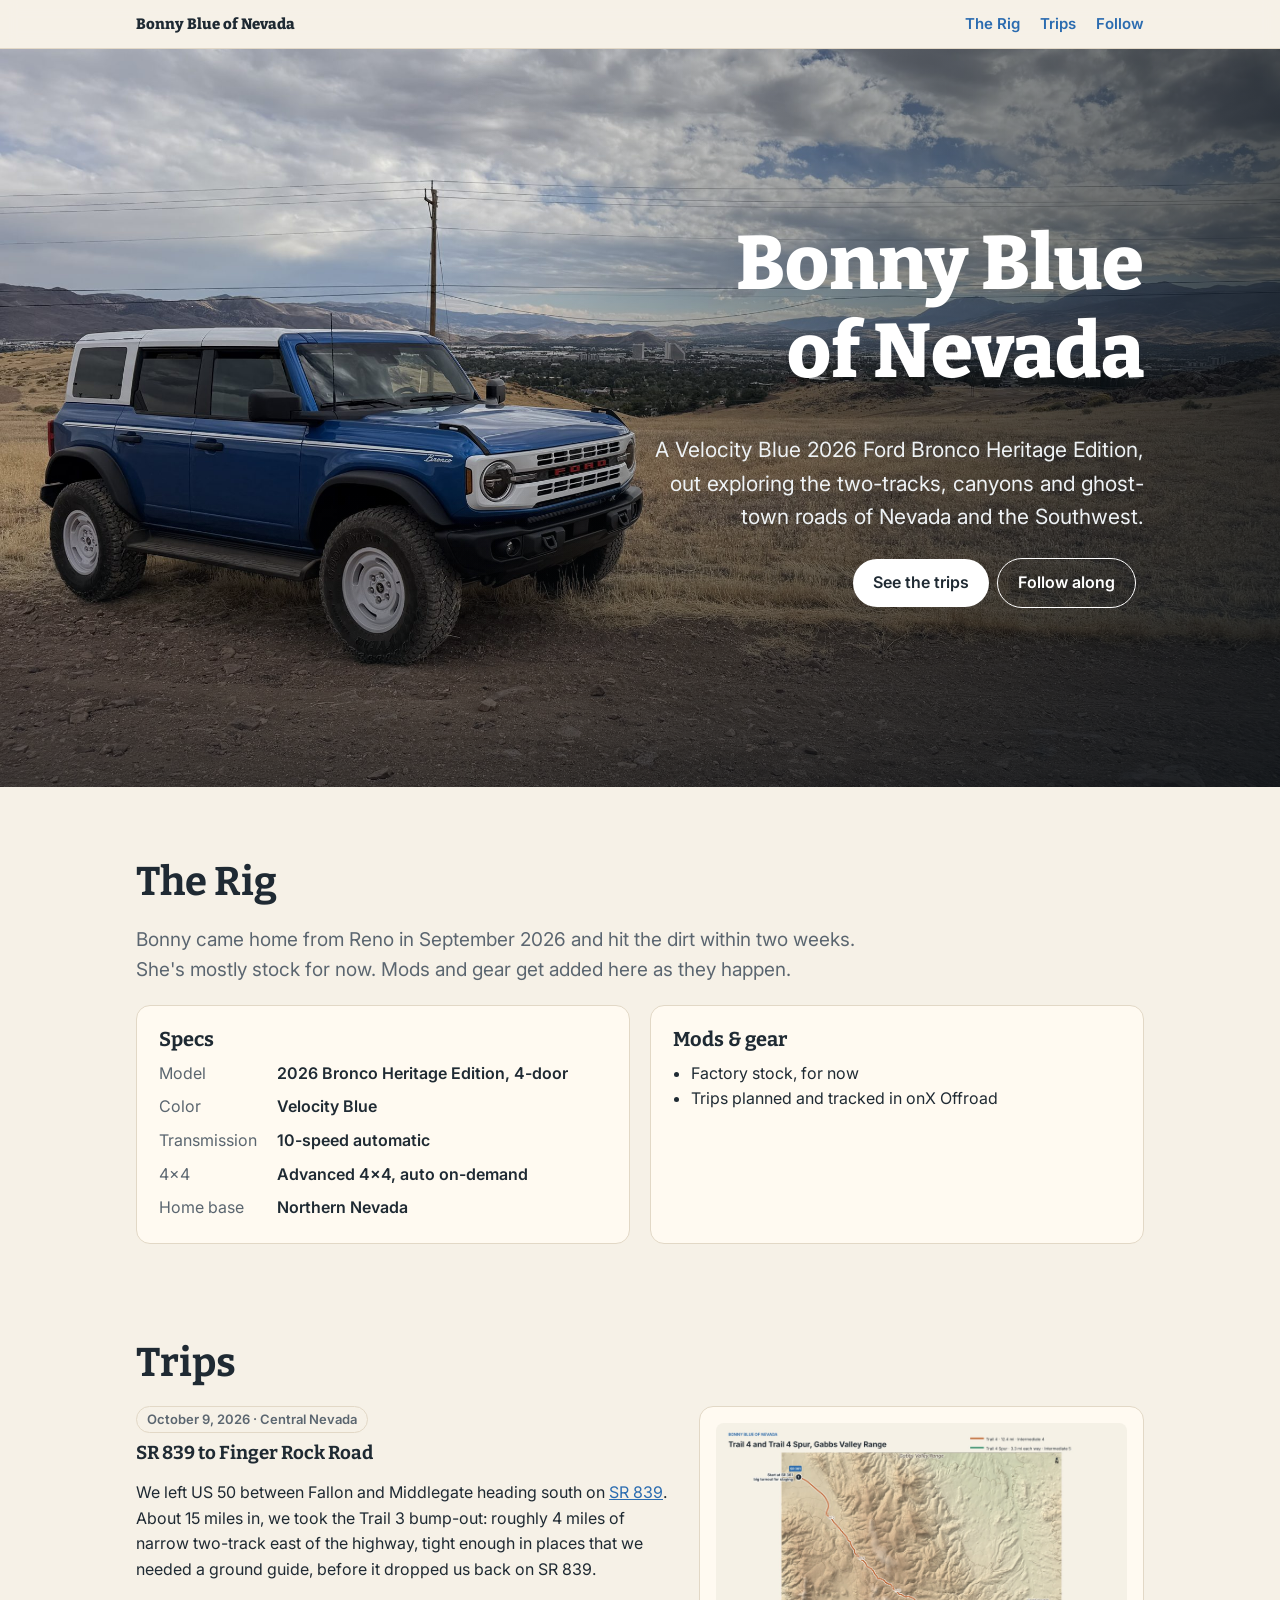
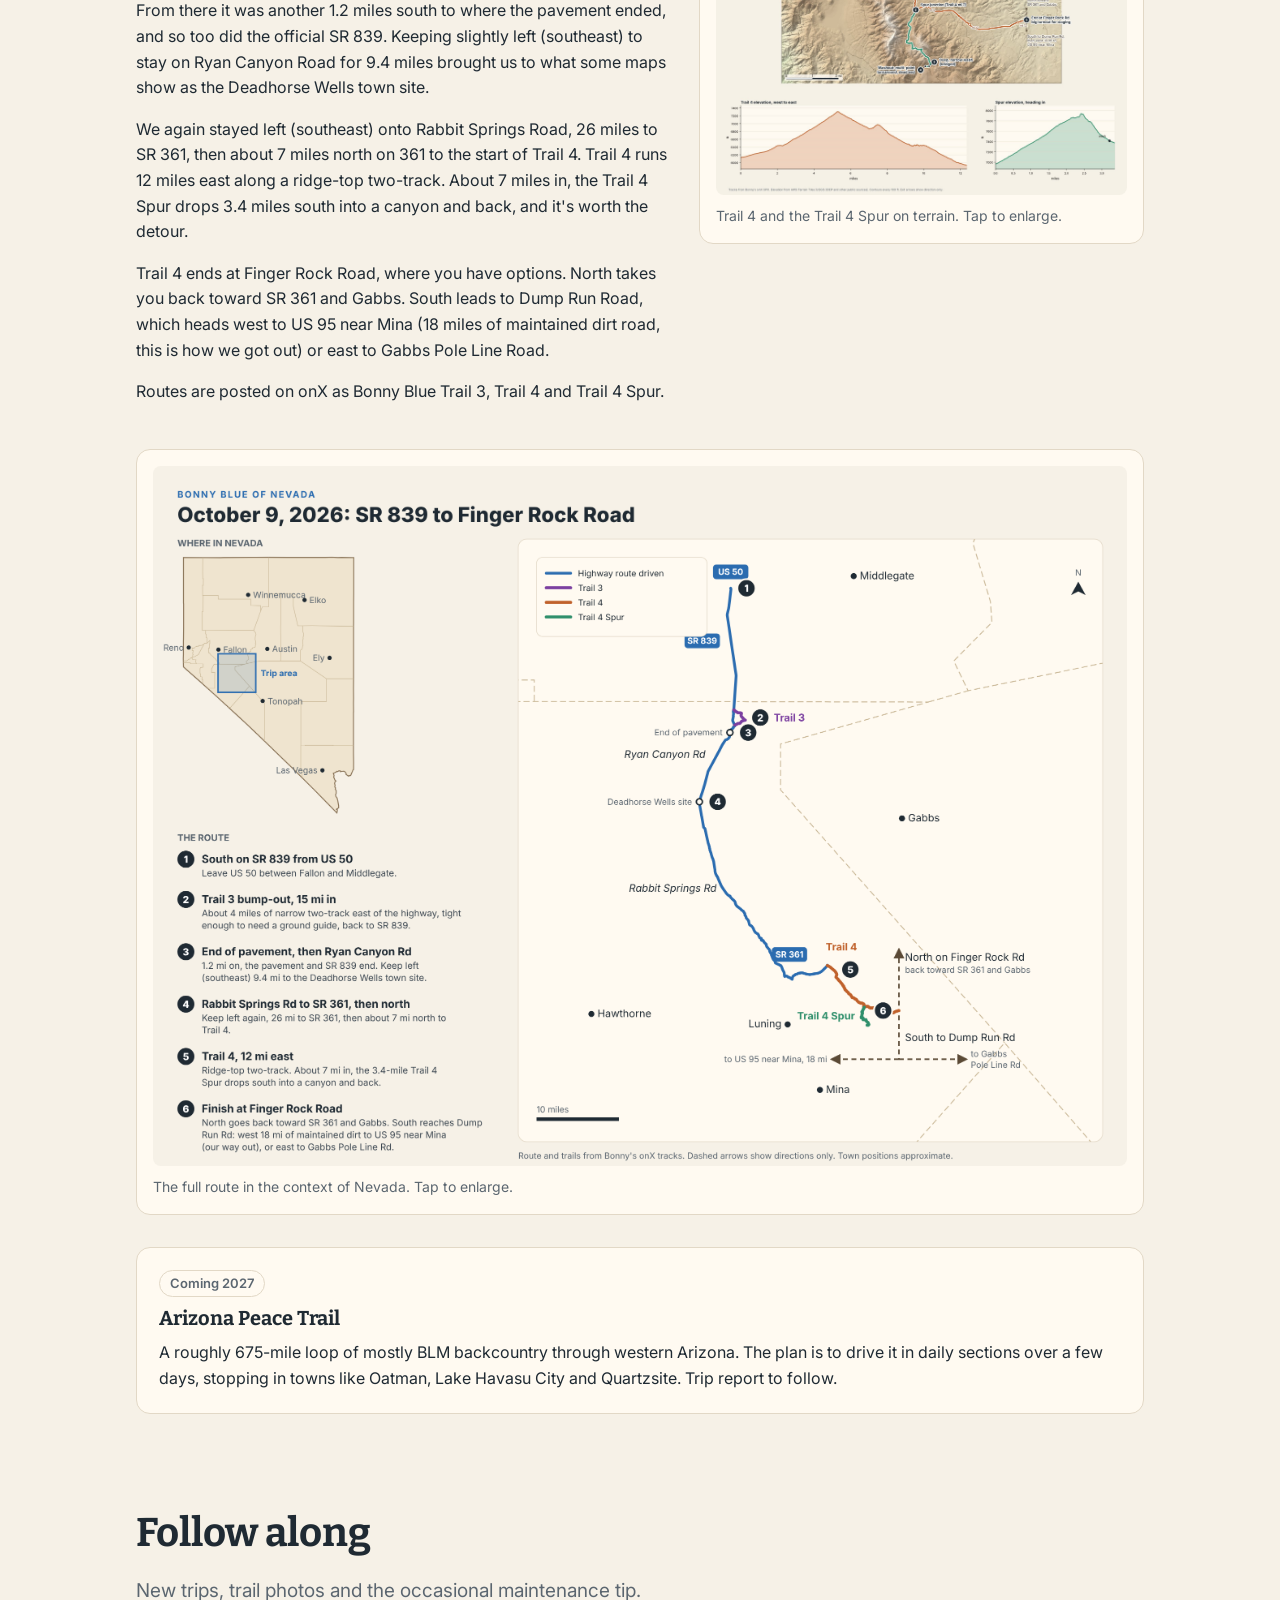
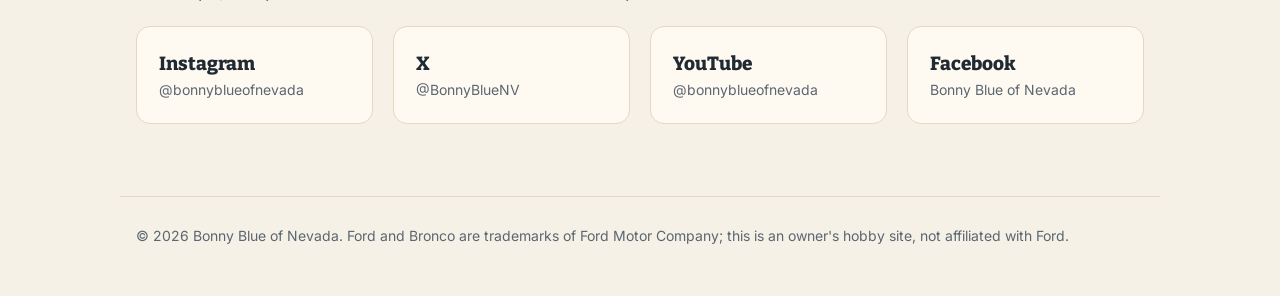
==== index.html @ 20663f01 "Replace Trail 4 line sketch with terrain detail map Co-Authored-By: Claude Opus 5.5 (1M context) <no" ====
<!doctype html>
<html lang="en">
<head>
<meta charset="utf-8">
<meta name="viewport" content="width=device-width, initial-scale=1">
<title>Bonny Blue of Nevada</title>
<meta name="description" content="Bonny Blue of Nevada: a Velocity Blue 2026 Ford Bronco Heritage Edition exploring Nevada and the Southwest backcountry.">
<meta property="og:title" content="Bonny Blue of Nevada">
<meta property="og:description" content="A Velocity Blue 2026 Bronco Heritage Edition exploring Nevada and the Southwest.">
<meta property="og:image" content="https://bonnyblueofnevada.com/img/bonny-sun-valley.jpg">
<meta property="og:url" content="https://bonnyblueofnevada.com/">
<meta name="twitter:card" content="summary_large_image">
<link rel="preconnect" href="https://fonts.googleapis.com">
<link rel="preconnect" href="https://fonts.gstatic.com" crossorigin>
<link href="https://fonts.googleapis.com/css2?family=Bitter:wght@600;800&family=Inter:wght@400;600&display=swap" rel="stylesheet">
<style>
:root{
  --bg:#f6f1e7; --surface:#fffaf1; --ink:#1f2a33; --muted:#5b6670; --line:#e2d8c6;
  --blue:#2b6cb0; --blue-ink:#ffffff; --sand:#c8a46a;
  --t3:#2b6cb0; --t4:#c0612b; --t5:#2f8f6b;
}
@media (prefers-color-scheme: dark){
  :root:not([data-theme="light"]){
    --bg:#141a20; --surface:#1c242c; --ink:#ece6da; --muted:#a3acb5; --line:#2c3640;
    --blue:#5b9be0; --blue-ink:#0d141a; --sand:#d8b77f;
    --t3:#6aa8ec; --t4:#f08a50; --t5:#55c49a;
  }
}
:root[data-theme="dark"]{
    --bg:#141a20; --surface:#1c242c; --ink:#ece6da; --muted:#a3acb5; --line:#2c3640;
    --blue:#5b9be0; --blue-ink:#0d141a; --sand:#d8b77f;
    --t3:#6aa8ec; --t4:#f08a50; --t5:#55c49a;
}
*{box-sizing:border-box}
html{scroll-behavior:smooth}
body{margin:0;background:var(--bg);color:var(--ink);font:16px/1.6 Inter,system-ui,sans-serif}
a{color:var(--blue)}
h1,h2,h3{font-family:Bitter,Georgia,serif;line-height:1.15;margin:0 0 .5em}
nav{position:sticky;top:0;z-index:5;background:color-mix(in srgb,var(--bg) 88%,transparent);backdrop-filter:blur(8px);border-bottom:1px solid var(--line)}
nav .in{max-width:1040px;margin:auto;padding:12px 16px;display:flex;gap:20px;align-items:center;flex-wrap:wrap}
nav .brand{font-family:Bitter,serif;font-weight:800;color:var(--ink);text-decoration:none;margin-right:auto}
nav a{text-decoration:none;font-weight:600;font-size:15px}
.hero{position:relative;min-height:82vh;display:flex;align-items:flex-end;background:#2a3640 url(img/bonny-sun-valley.jpg) 30% 60%/cover}
.hero::after{content:"";position:absolute;inset:0;background:linear-gradient(to top,rgba(10,16,22,.80),rgba(10,16,22,.05) 55%)}
.hero .in{position:relative;z-index:1;max-width:1040px;width:100%;margin:auto;padding:48px 16px;color:#fff}
@media (min-width:820px){
  .hero::after{background:linear-gradient(to left,rgba(10,16,22,.72),rgba(10,16,22,.25) 45%,rgba(10,16,22,0) 65%),linear-gradient(to top,rgba(10,16,22,.55),rgba(10,16,22,0) 40%)}
  .hero .in{text-align:right;padding-left:calc(16px + min(48%, 500px))}
  .hero p{margin-left:auto}
}
@media (max-width:819px){
  .hero{display:block;min-height:0;background:#141a20}
  .hero::before{content:"";display:block;aspect-ratio:4/3;background:url(img/bonny-sun-valley.jpg) 25% center/cover}
  .hero::after{display:none}
  .hero .in{padding:24px 16px 32px}
}
.hero h1{font-size:clamp(40px,8vw,76px);font-weight:800}
.hero p{font-size:clamp(17px,2.4vw,21px);max-width:36em;margin:0 0 24px;color:#eef2f5}
.btn{display:inline-block;background:var(--blue);color:var(--blue-ink);padding:11px 20px;border-radius:999px;text-decoration:none;font-weight:600;margin:0 8px 8px 0}
.hero .btn{background:#fff;color:#1f2a33}
.hero .btn.ghost{background:transparent;color:#fff;border:1.5px solid #fff}
section{max-width:1040px;margin:auto;padding:72px 16px 24px}
section > p.lead{font-size:19px;color:var(--muted);max-width:40em}
h2{font-size:clamp(28px,4vw,40px)}
.grid{display:grid;gap:20px;grid-template-columns:repeat(auto-fit,minmax(240px,1fr))}
.card{background:var(--surface);border:1px solid var(--line);border-radius:14px;padding:22px}
.card h3{font-size:20px}
dl.spec{display:grid;grid-template-columns:max-content 1fr;gap:8px 20px;margin:0}
dl.spec dt{color:var(--muted)}
dl.spec dd{margin:0;font-weight:600}
.trip{display:grid;gap:28px;grid-template-columns:1fr;align-items:start}
@media (min-width:820px){.trip{grid-template-columns:1.2fr 1fr}}
.map{background:var(--surface);border:1px solid var(--line);border-radius:14px;padding:16px}
.map svg{width:100%;height:auto;max-height:520px;display:block}
.map polyline{fill:none;stroke-width:3.5;stroke-linecap:round;stroke-linejoin:round}
.map .t3{stroke:var(--t3)} .map .t4{stroke:var(--t4)} .map .t5{stroke:var(--t5)}
.legend{display:flex;gap:16px;flex-wrap:wrap;font-size:14px;color:var(--muted);margin-top:10px}
.legend i{display:inline-block;width:18px;height:4px;border-radius:2px;margin-right:6px;vertical-align:middle}
.tag{display:inline-block;font-size:13px;font-weight:600;color:var(--muted);border:1px solid var(--line);border-radius:999px;padding:2px 10px;margin-bottom:10px}
ul.clean{padding-left:1.1em;margin:0}
.follow .grid{grid-template-columns:repeat(auto-fit,minmax(200px,1fr))}
.follow a.card{display:block;text-decoration:none;color:var(--ink)}
.follow a.card:hover{border-color:var(--blue)}
.follow .h{font-family:Bitter,serif;font-weight:800;font-size:19px}
.follow .s{color:var(--muted);font-size:14px}
footer{max-width:1040px;margin:48px auto 0;padding:28px 16px 48px;border-top:1px solid var(--line);color:var(--muted);font-size:14px}
</style>
</head>
<body>
<nav><div class="in">
  <a class="brand" href="#top">Bonny Blue of Nevada</a>
  <a href="#rig">The Rig</a><a href="#trips">Trips</a><a href="#follow">Follow</a>
</div></nav>

<header class="hero" id="top"><div class="in">
  <h1>Bonny Blue<br>of Nevada</h1>
  <p>A Velocity Blue 2026 Ford Bronco Heritage Edition, out exploring the two-tracks, canyons and ghost-town roads of Nevada and the Southwest.</p>
  <a class="btn" href="#trips">See the trips</a><a class="btn ghost" href="#follow">Follow along</a>
</div></header>

<section id="rig">
  <h2>The Rig</h2>
  <p class="lead">Bonny came home from Reno in September 2026 and hit the dirt within two weeks. She's mostly stock for now. Mods and gear get added here as they happen.</p>
  <div class="grid">
    <div class="card">
      <h3>Specs</h3>
      <dl class="spec">
        <dt>Model</dt><dd>2026 Bronco Heritage Edition, 4-door</dd>
        <dt>Color</dt><dd>Velocity Blue</dd>
        <dt>Transmission</dt><dd>10-speed automatic</dd>
        <dt>4x4</dt><dd>Advanced 4x4, auto on-demand</dd>
        <dt>Home base</dt><dd>Northern Nevada</dd>
      </dl>
    </div>
    <div class="card">
      <h3>Mods &amp; gear</h3>
      <ul class="clean"><li>Factory stock, for now</li><li>Trips planned and tracked in onX Offroad</li></ul>
    </div>
  </div>
</section>

<section id="trips">
  <h2>Trips</h2>
  <div class="trip">
    <div>
      <span class="tag">October 9, 2026 · Central Nevada</span>
      <h3>SR 839 to Finger Rock Road</h3>
      <p>We left US 50 between Fallon and Middlegate heading south on <a href="https://en.wikipedia.org/wiki/Nevada_State_Route_839">SR 839</a>. About 15 miles in, we took the Trail 3 bump-out: roughly 4 miles of narrow two-track east of the highway, tight enough in places that we needed a ground guide, before it dropped us back on SR 839.</p>
      <p>From there it was another 1.2 miles south to where the pavement ended, and so too did the official SR 839. Keeping slightly left (southeast) to stay on Ryan Canyon Road for 9.4 miles brought us to what some maps show as the Deadhorse Wells town site.</p>
      <p>We again stayed left (southeast) onto Rabbit Springs Road, 26 miles to SR 361, then about 7 miles north on 361 to the start of Trail 4. Trail 4 runs 12 miles east along a ridge-top two-track. About 7 miles in, the Trail 4 Spur drops 3.4 miles south into a canyon and back, and it's worth the detour.</p>
      <p>Trail 4 ends at Finger Rock Road, where you have options. North takes you back toward SR 361 and Gabbs. South leads to Dump Run Road, which heads west to US 95 near Mina (18 miles of maintained dirt road, this is how we got out) or east to Gabbs Pole Line Road.</p>
      <p>Routes are posted on onX as Bonny Blue Trail 3, Trail 4 and Trail 4 Spur.</p>
    </div>
    <figure class="map" style="margin:0">
      <a href="img/trail4-detail-map.jpg"><img src="img/trail4-detail-map.jpg" alt="Terrain map of Trail 4 and the Trail 4 Spur in the Gabbs Valley Range, with mile marks, the washout turnaround and elevation profiles" style="width:100%;height:auto;display:block;border-radius:8px"></a>
      <figcaption class="legend">Trail 4 and the Trail 4 Spur on terrain. Tap to enlarge.</figcaption>
    </figure>
  </div>
  <figure class="map" style="margin:28px 0 0">
    <a href="img/route-map-2026-10-09.png"><img src="img/route-map-2026-10-09.png" alt="Map of the October 9, 2026 route: SR 839 south from US 50, Trail 3, Ryan Canyon and Rabbit Springs roads to SR 361, then Trail 4 and the Trail 4 Spur to Finger Rock Road" style="width:100%;height:auto;display:block;border-radius:8px"></a>
    <figcaption class="legend">The full route in the context of Nevada. Tap to enlarge.</figcaption>
  </figure>

  <div class="card" style="margin-top:32px">
    <span class="tag">Coming 2027</span>
    <h3>Arizona Peace Trail</h3>
    <p style="margin:0">A roughly 675-mile loop of mostly BLM backcountry through western Arizona. The plan is to drive it in daily sections over a few days, stopping in towns like Oatman, Lake Havasu City and Quartzsite. Trip report to follow.</p>
  </div>
</section>

<section id="follow" class="follow">
  <h2>Follow along</h2>
  <p class="lead">New trips, trail photos and the occasional maintenance tip.</p>
  <div class="grid">
    <a class="card" href="https://www.instagram.com/bonnyblueofnevada/"><div class="h">Instagram</div><div class="s">@bonnyblueofnevada</div></a>
    <a class="card" href="https://x.com/BonnyBlueNV"><div class="h">X</div><div class="s">@BonnyBlueNV</div></a>
    <a class="card" href="https://www.youtube.com/@bonnyblueofnevada"><div class="h">YouTube</div><div class="s">@bonnyblueofnevada</div></a>
    <a class="card" href="https://www.facebook.com/profile.php?id=61595295006389"><div class="h">Facebook</div><div class="s">Bonny Blue of Nevada</div></a>
  </div>
</section>

<footer>© 2026 Bonny Blue of Nevada. Ford and Bronco are trademarks of Ford Motor Company; this is an owner's hobby site, not affiliated with Ford.</footer>
</body>
</html>
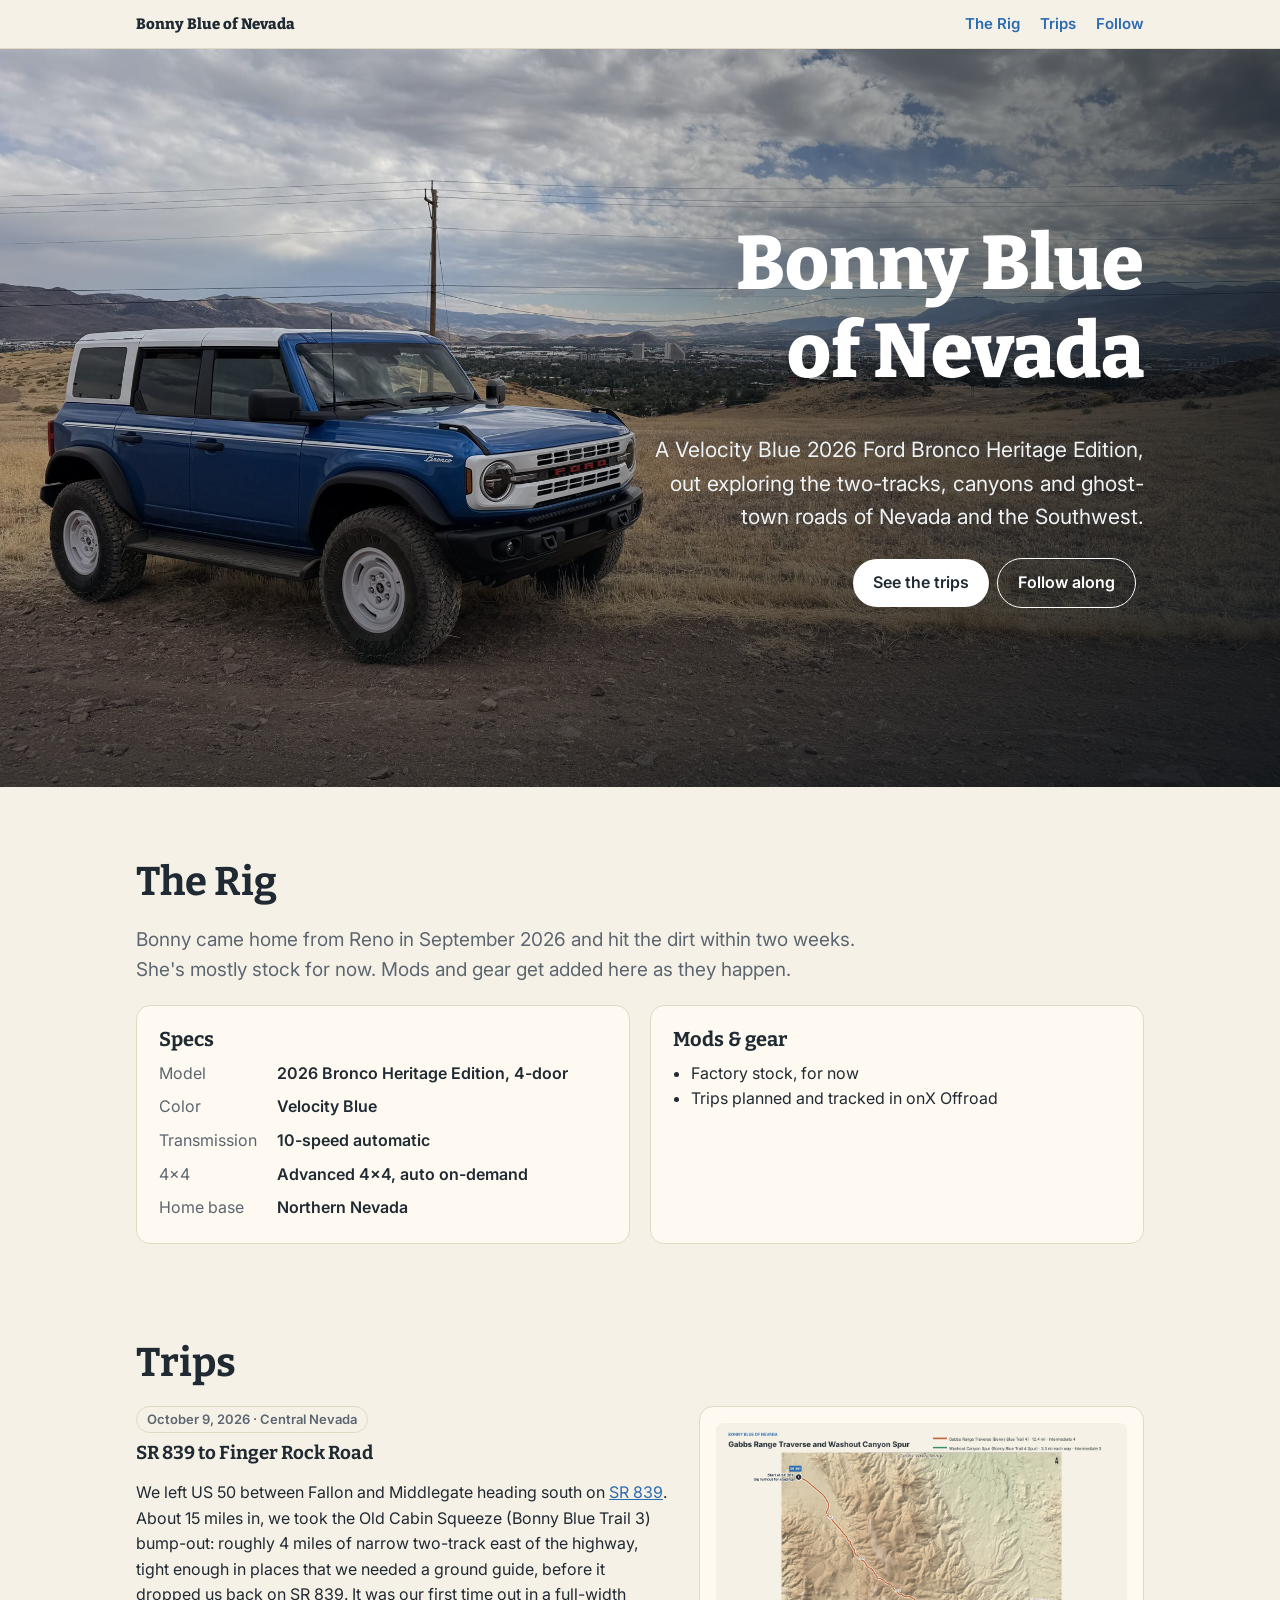
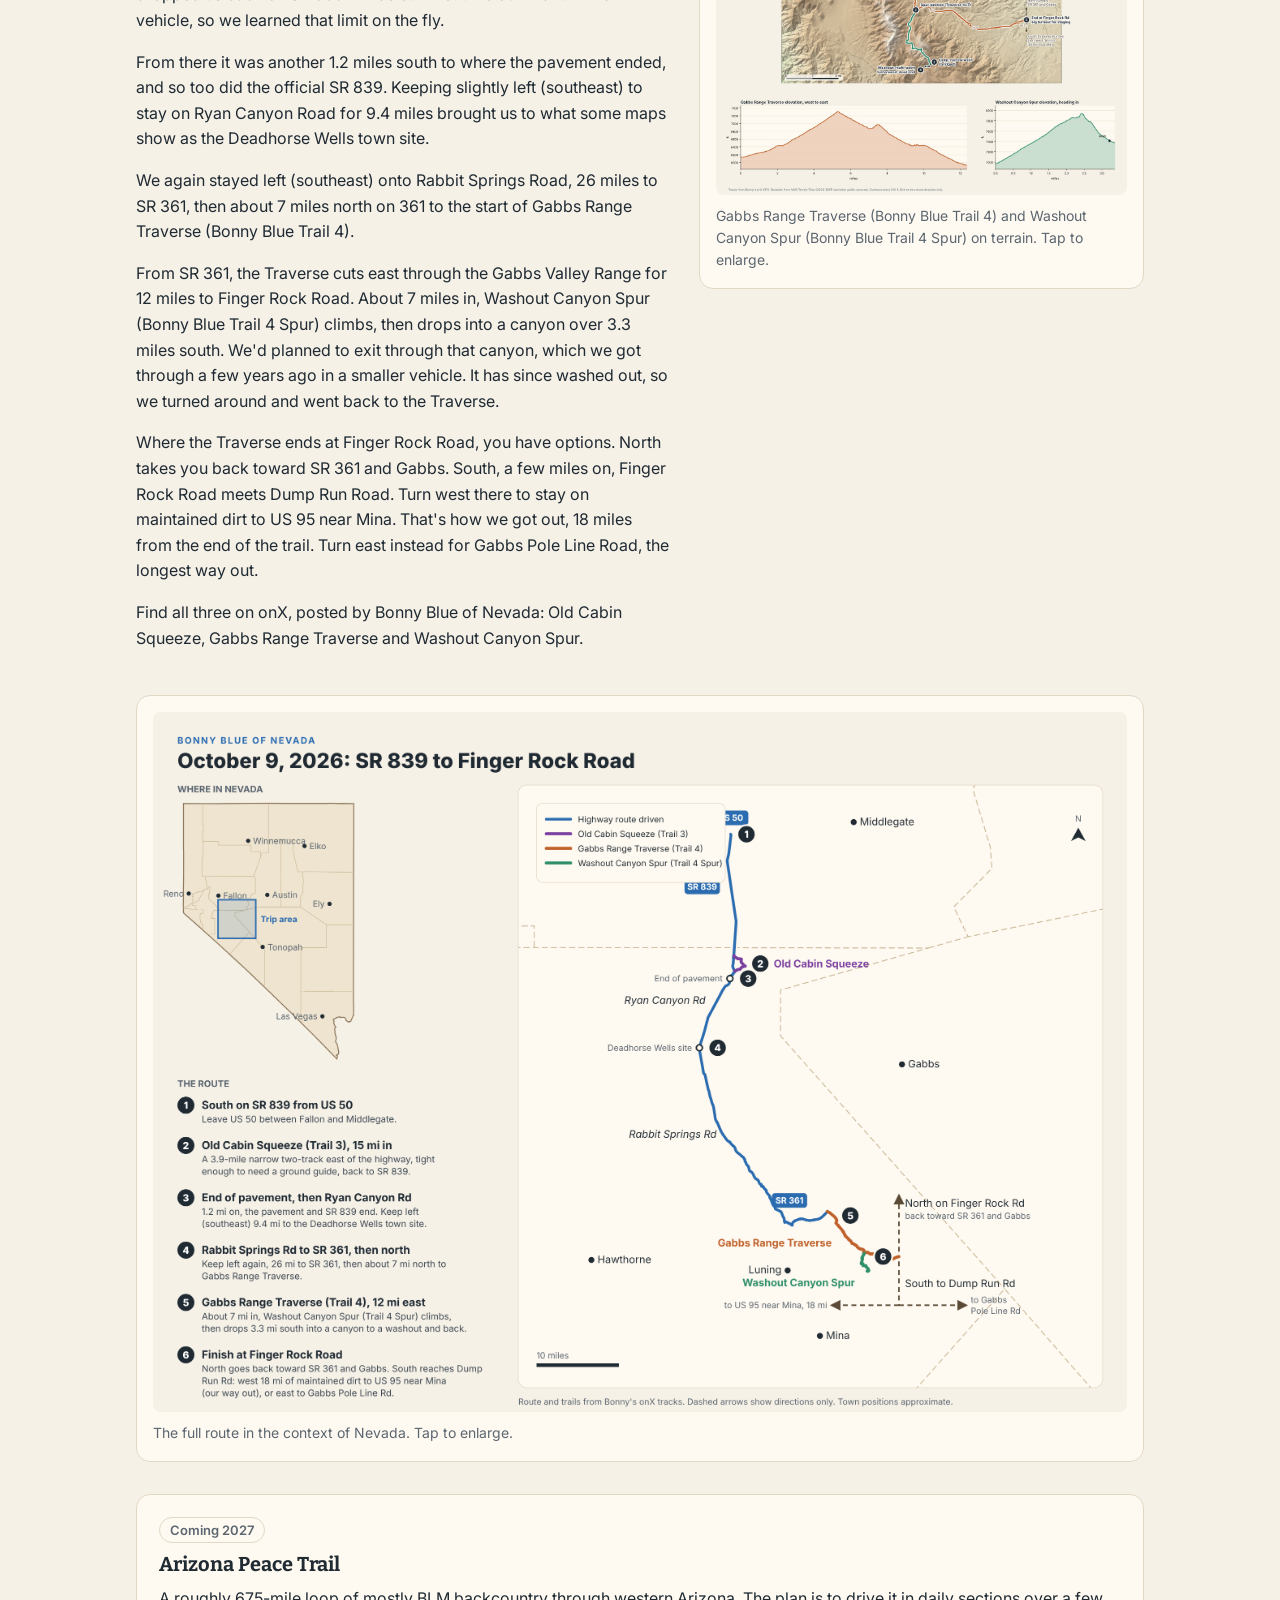
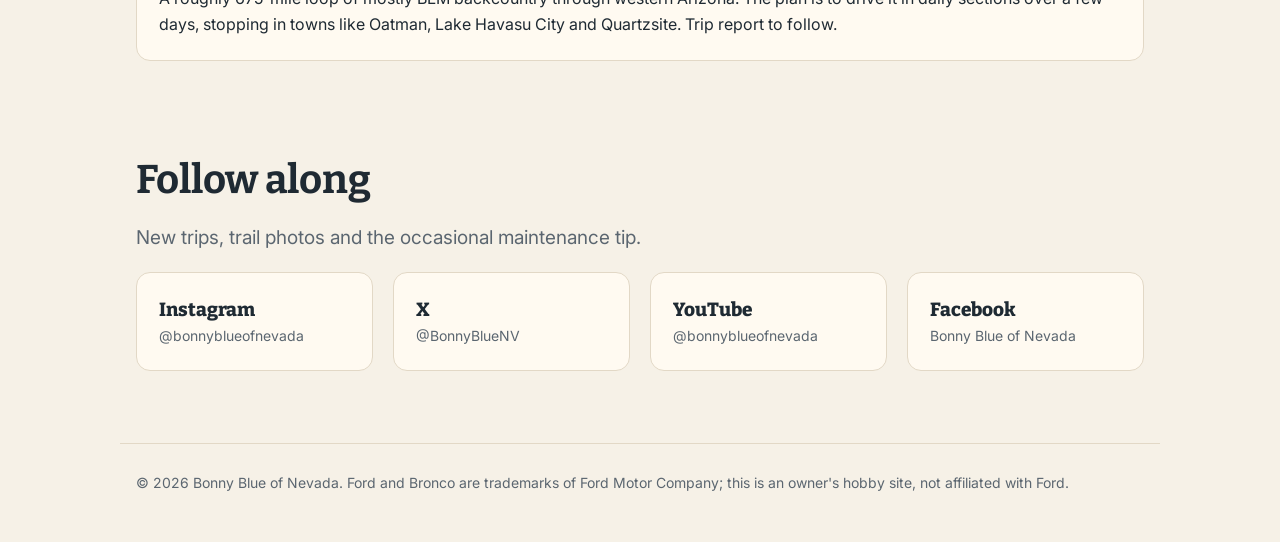
==== commit a8d16ba4: "Use descriptive trail names: Old Cabin Squeeze, Gabbs Range Traverse, Washout Canyon Spur Sync the O" ====
--- a/index.html
+++ b/index.html
@@ -125,19 +125,20 @@
     <div>
       <span class="tag">October 9, 2026 · Central Nevada</span>
       <h3>SR 839 to Finger Rock Road</h3>
-      <p>We left US 50 between Fallon and Middlegate heading south on <a href="https://en.wikipedia.org/wiki/Nevada_State_Route_839">SR 839</a>. About 15 miles in, we took the Trail 3 bump-out: roughly 4 miles of narrow two-track east of the highway, tight enough in places that we needed a ground guide, before it dropped us back on SR 839.</p>
+      <p>We left US 50 between Fallon and Middlegate heading south on <a href="https://en.wikipedia.org/wiki/Nevada_State_Route_839">SR 839</a>. About 15 miles in, we took the Old Cabin Squeeze (Bonny Blue Trail 3) bump-out: roughly 4 miles of narrow two-track east of the highway, tight enough in places that we needed a ground guide, before it dropped us back on SR 839. It was our first time out in a full-width vehicle, so we learned that limit on the fly.</p>
       <p>From there it was another 1.2 miles south to where the pavement ended, and so too did the official SR 839. Keeping slightly left (southeast) to stay on Ryan Canyon Road for 9.4 miles brought us to what some maps show as the Deadhorse Wells town site.</p>
-      <p>We again stayed left (southeast) onto Rabbit Springs Road, 26 miles to SR 361, then about 7 miles north on 361 to the start of Trail 4. Trail 4 runs 12 miles east along a ridge-top two-track. About 7 miles in, the Trail 4 Spur drops 3.4 miles south into a canyon and back, and it's worth the detour.</p>
-      <p>Trail 4 ends at Finger Rock Road, where you have options. North takes you back toward SR 361 and Gabbs. South leads to Dump Run Road, which heads west to US 95 near Mina (18 miles of maintained dirt road, this is how we got out) or east to Gabbs Pole Line Road.</p>
-      <p>Routes are posted on onX as Bonny Blue Trail 3, Trail 4 and Trail 4 Spur.</p>
+      <p>We again stayed left (southeast) onto Rabbit Springs Road, 26 miles to SR 361, then about 7 miles north on 361 to the start of Gabbs Range Traverse (Bonny Blue Trail 4).</p>
+      <p>From SR 361, the Traverse cuts east through the Gabbs Valley Range for 12 miles to Finger Rock Road. About 7 miles in, Washout Canyon Spur (Bonny Blue Trail 4 Spur) climbs, then drops into a canyon over 3.3 miles south. We'd planned to exit through that canyon, which we got through a few years ago in a smaller vehicle. It has since washed out, so we turned around and went back to the Traverse.</p>
+      <p>Where the Traverse ends at Finger Rock Road, you have options. North takes you back toward SR 361 and Gabbs. South, a few miles on, Finger Rock Road meets Dump Run Road. Turn west there to stay on maintained dirt to US 95 near Mina. That's how we got out, 18 miles from the end of the trail. Turn east instead for Gabbs Pole Line Road, the longest way out.</p>
+      <p>Find all three on onX, posted by Bonny Blue of Nevada: Old Cabin Squeeze, Gabbs Range Traverse and Washout Canyon Spur.</p>
     </div>
     <figure class="map" style="margin:0">
-      <a href="img/trail4-detail-map.jpg"><img src="img/trail4-detail-map.jpg" alt="Terrain map of Trail 4 and the Trail 4 Spur in the Gabbs Valley Range, with mile marks, the washout turnaround and elevation profiles" style="width:100%;height:auto;display:block;border-radius:8px"></a>
-      <figcaption class="legend">Trail 4 and the Trail 4 Spur on terrain. Tap to enlarge.</figcaption>
+      <a href="img/trail4-detail-map.jpg"><img src="img/trail4-detail-map.jpg" alt="Terrain map of Gabbs Range Traverse and Washout Canyon Spur in the Gabbs Valley Range, with mile marks, the washout turnaround and elevation profiles" style="width:100%;height:auto;display:block;border-radius:8px"></a>
+      <figcaption class="legend">Gabbs Range Traverse (Bonny Blue Trail 4) and Washout Canyon Spur (Bonny Blue Trail 4 Spur) on terrain. Tap to enlarge.</figcaption>
     </figure>
   </div>
   <figure class="map" style="margin:28px 0 0">
-    <a href="img/route-map-2026-10-09.png"><img src="img/route-map-2026-10-09.png" alt="Map of the October 9, 2026 route: SR 839 south from US 50, Trail 3, Ryan Canyon and Rabbit Springs roads to SR 361, then Trail 4 and the Trail 4 Spur to Finger Rock Road" style="width:100%;height:auto;display:block;border-radius:8px"></a>
+    <a href="img/route-map-2026-10-09.png"><img src="img/route-map-2026-10-09.png" alt="Map of the October 9, 2026 route: SR 839 south from US 50, Old Cabin Squeeze, Ryan Canyon and Rabbit Springs roads to SR 361, then Gabbs Range Traverse and Washout Canyon Spur to Finger Rock Road" style="width:100%;height:auto;display:block;border-radius:8px"></a>
     <figcaption class="legend">The full route in the context of Nevada. Tap to enlarge.</figcaption>
   </figure>
 
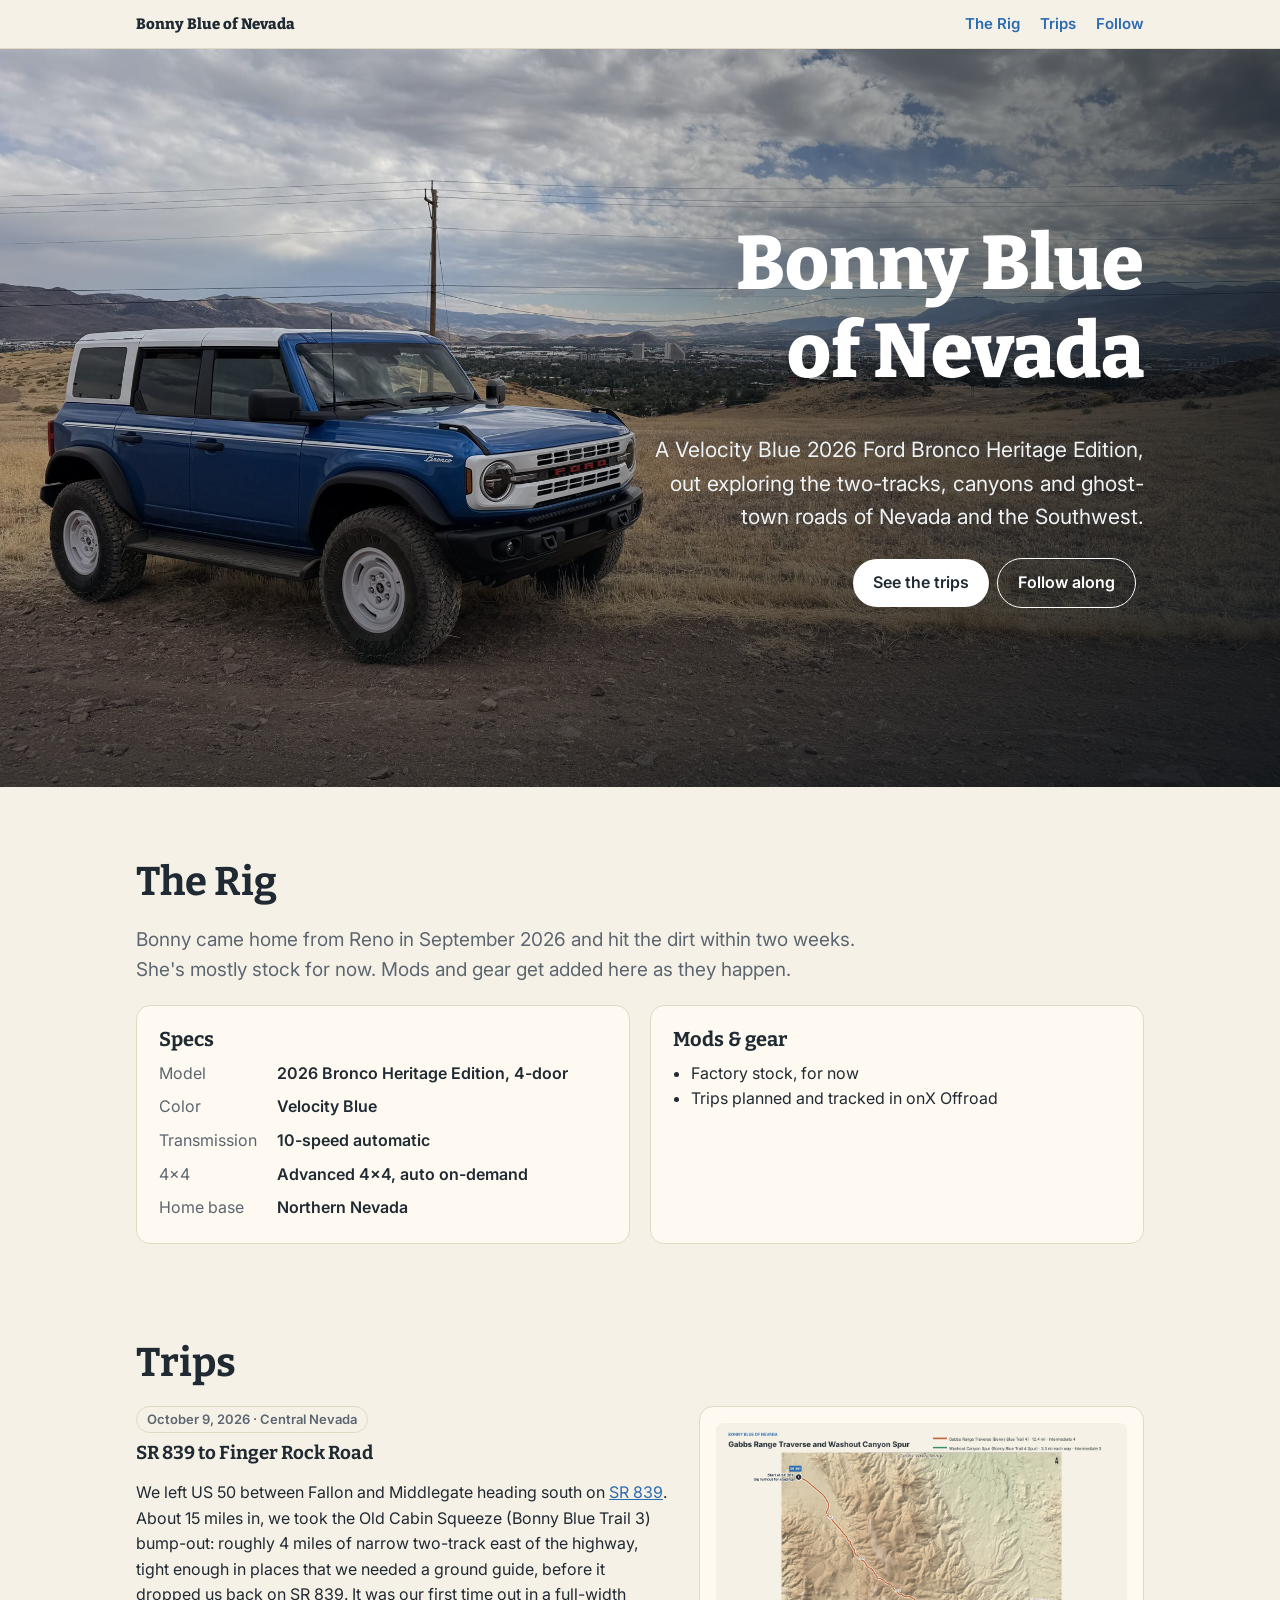
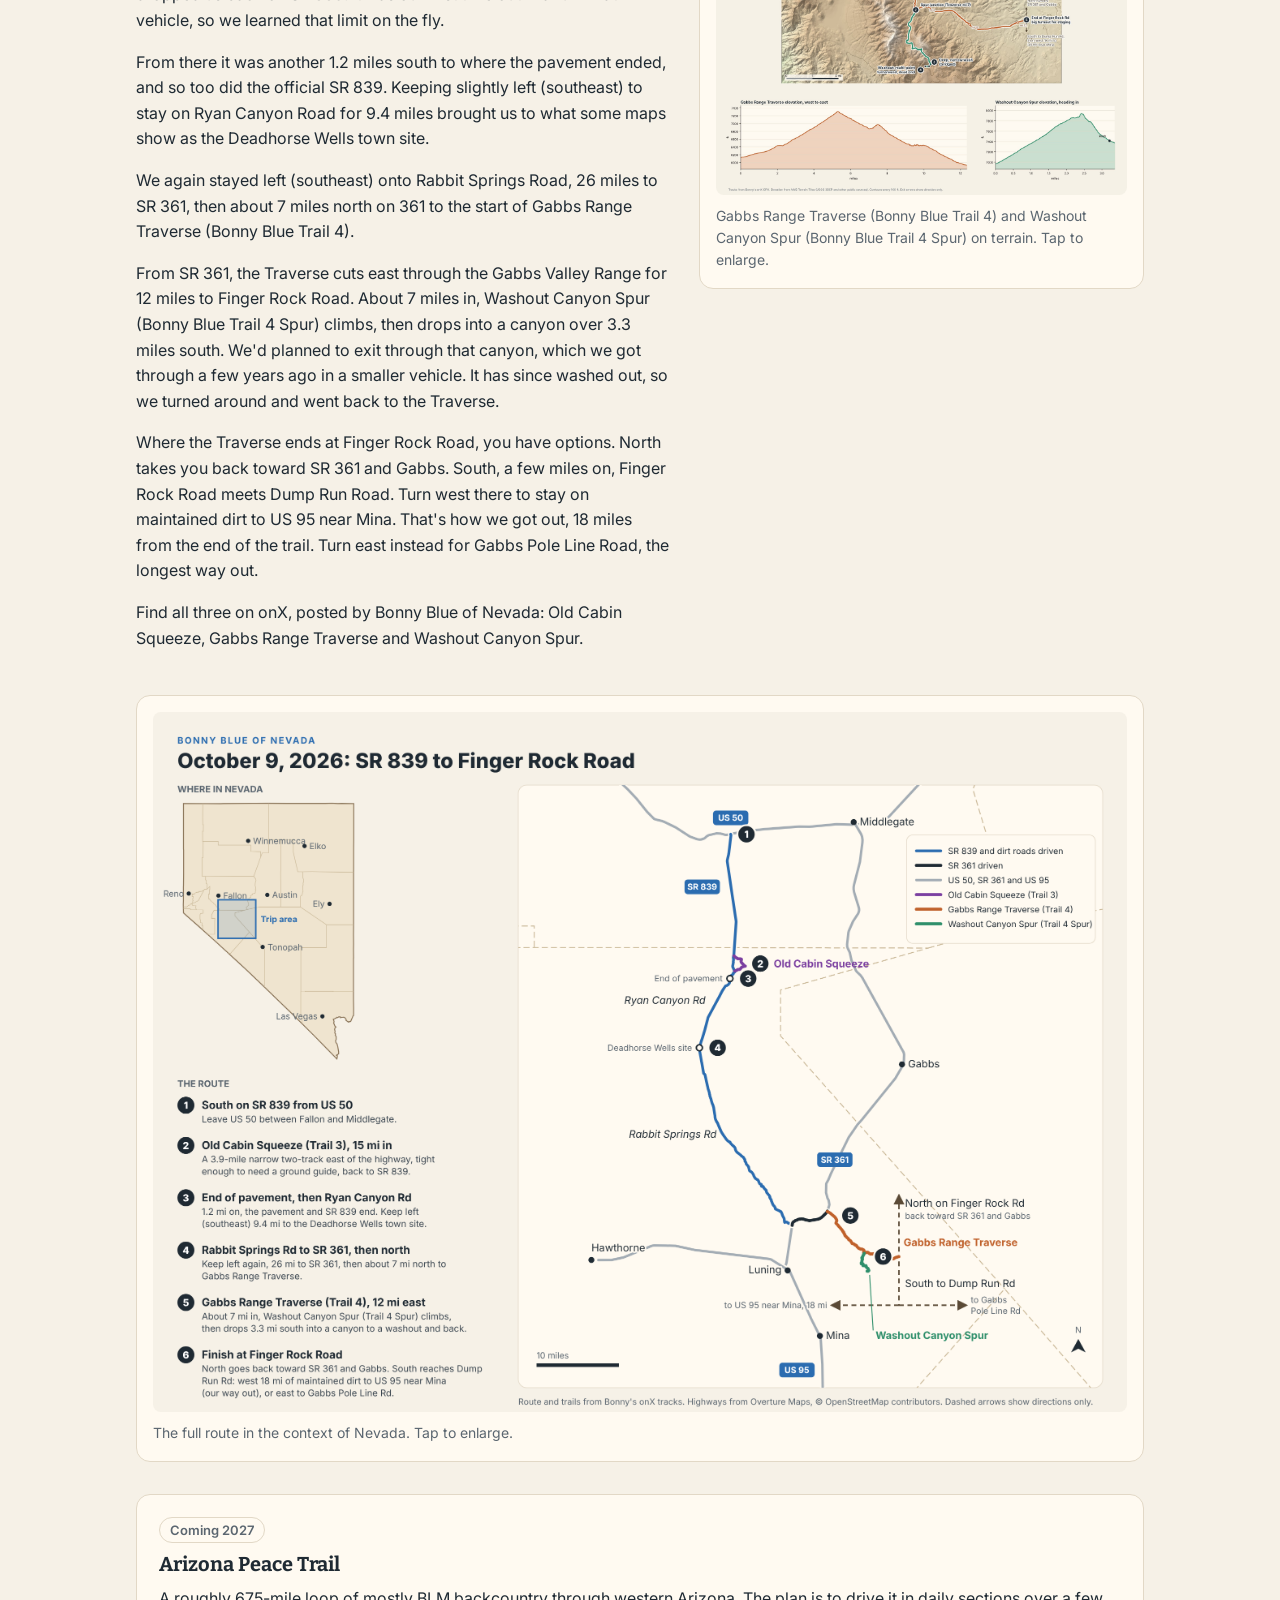
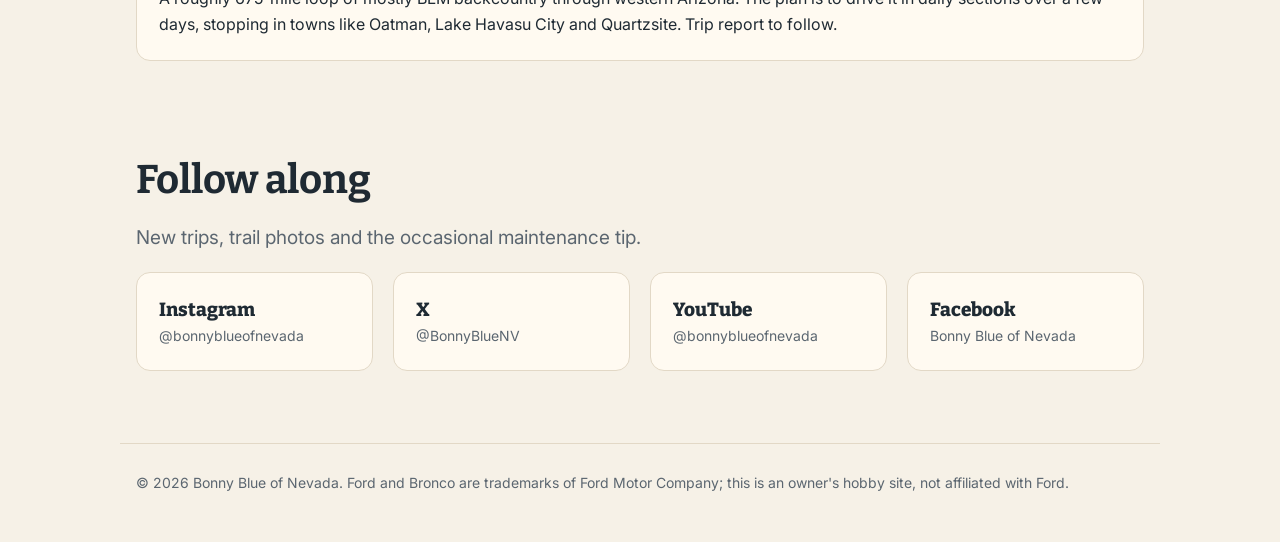
==== commit f94f0f36: "Route map: show US 50, SR 361 and US 95; color the driven SR 361 stretch Highway lines come from Ove" ====
--- a/index.html
+++ b/index.html
@@ -138,7 +138,7 @@
     </figure>
   </div>
   <figure class="map" style="margin:28px 0 0">
-    <a href="img/route-map-2026-10-09.png"><img src="img/route-map-2026-10-09.png" alt="Map of the October 9, 2026 route: SR 839 south from US 50, Old Cabin Squeeze, Ryan Canyon and Rabbit Springs roads to SR 361, then Gabbs Range Traverse and Washout Canyon Spur to Finger Rock Road" style="width:100%;height:auto;display:block;border-radius:8px"></a>
+    <a href="img/route-map-2026-10-09.png"><img src="img/route-map-2026-10-09.png" alt="Map of the October 9, 2026 route: SR 839 south from US 50, Old Cabin Squeeze, Ryan Canyon and Rabbit Springs roads to SR 361 (with US 50, SR 361 and US 95 shown), then Gabbs Range Traverse and Washout Canyon Spur to Finger Rock Road" style="width:100%;height:auto;display:block;border-radius:8px"></a>
     <figcaption class="legend">The full route in the context of Nevada. Tap to enlarge.</figcaption>
   </figure>
 
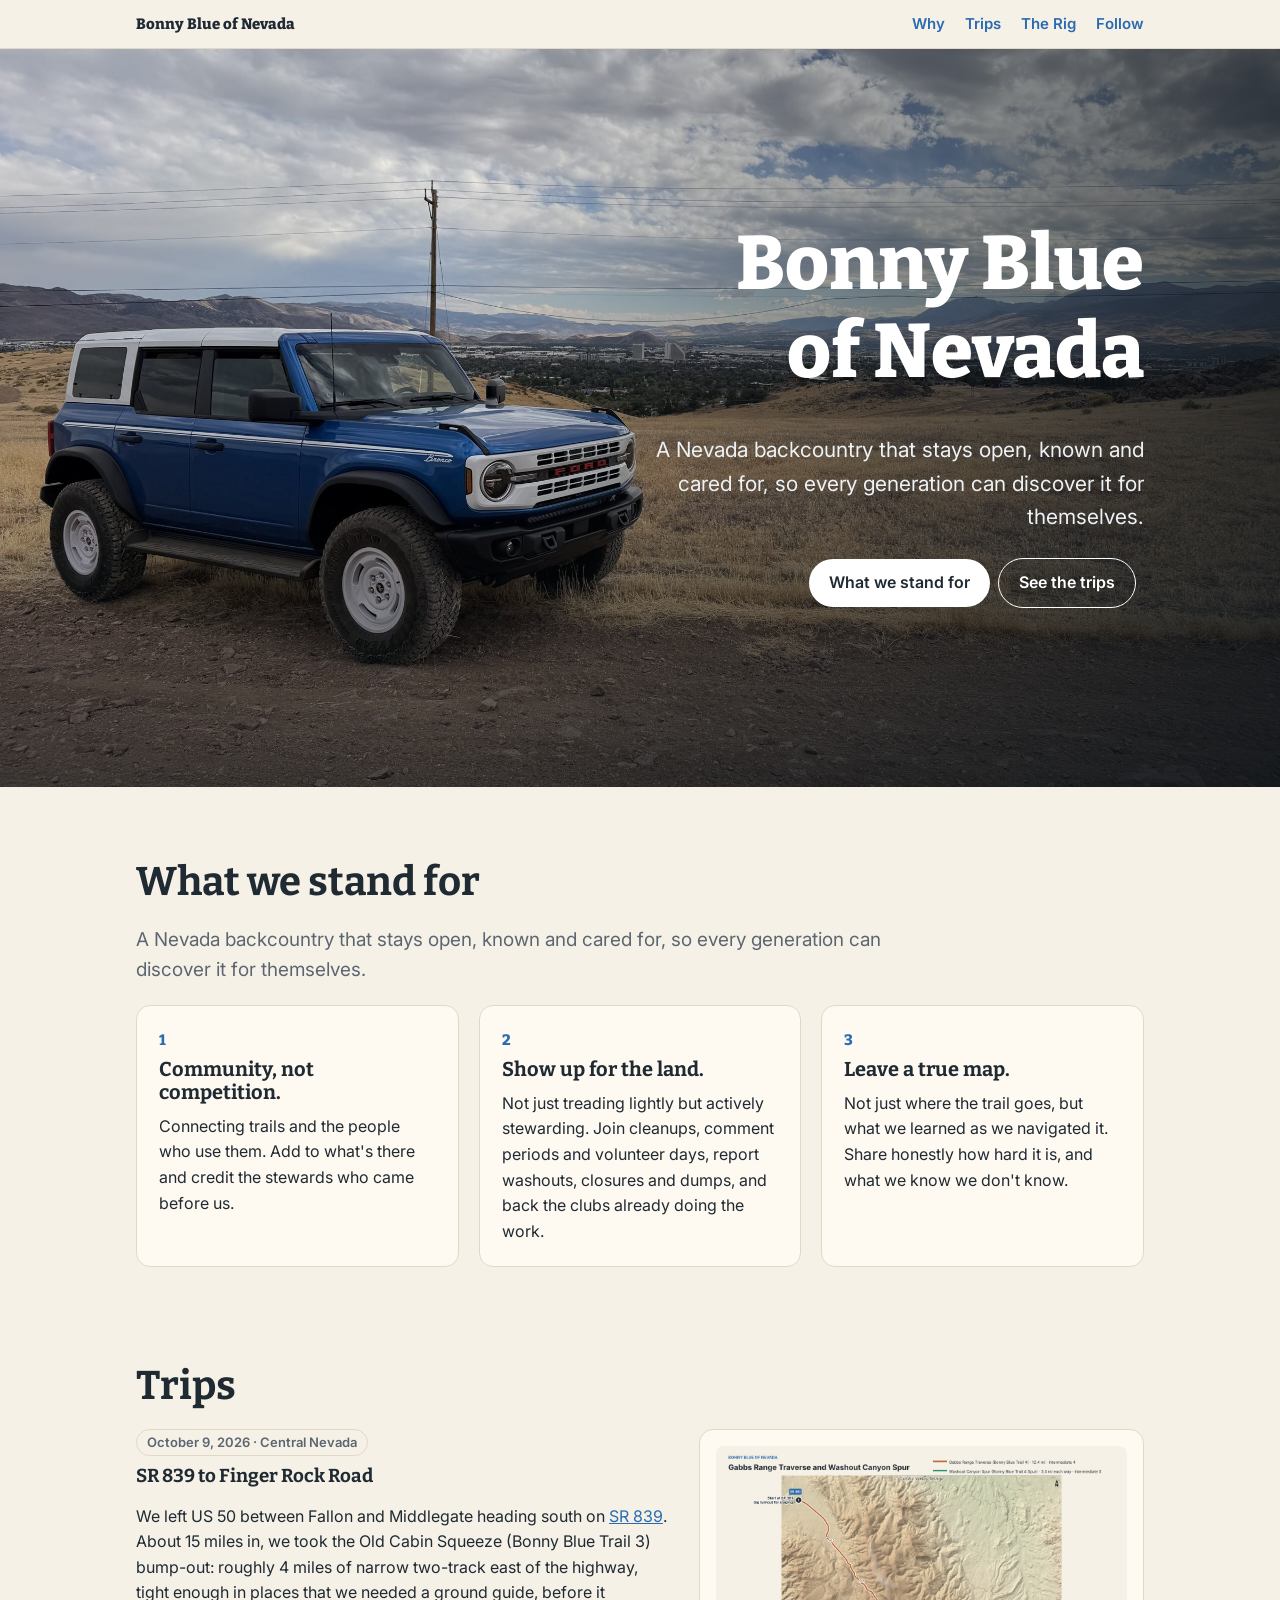
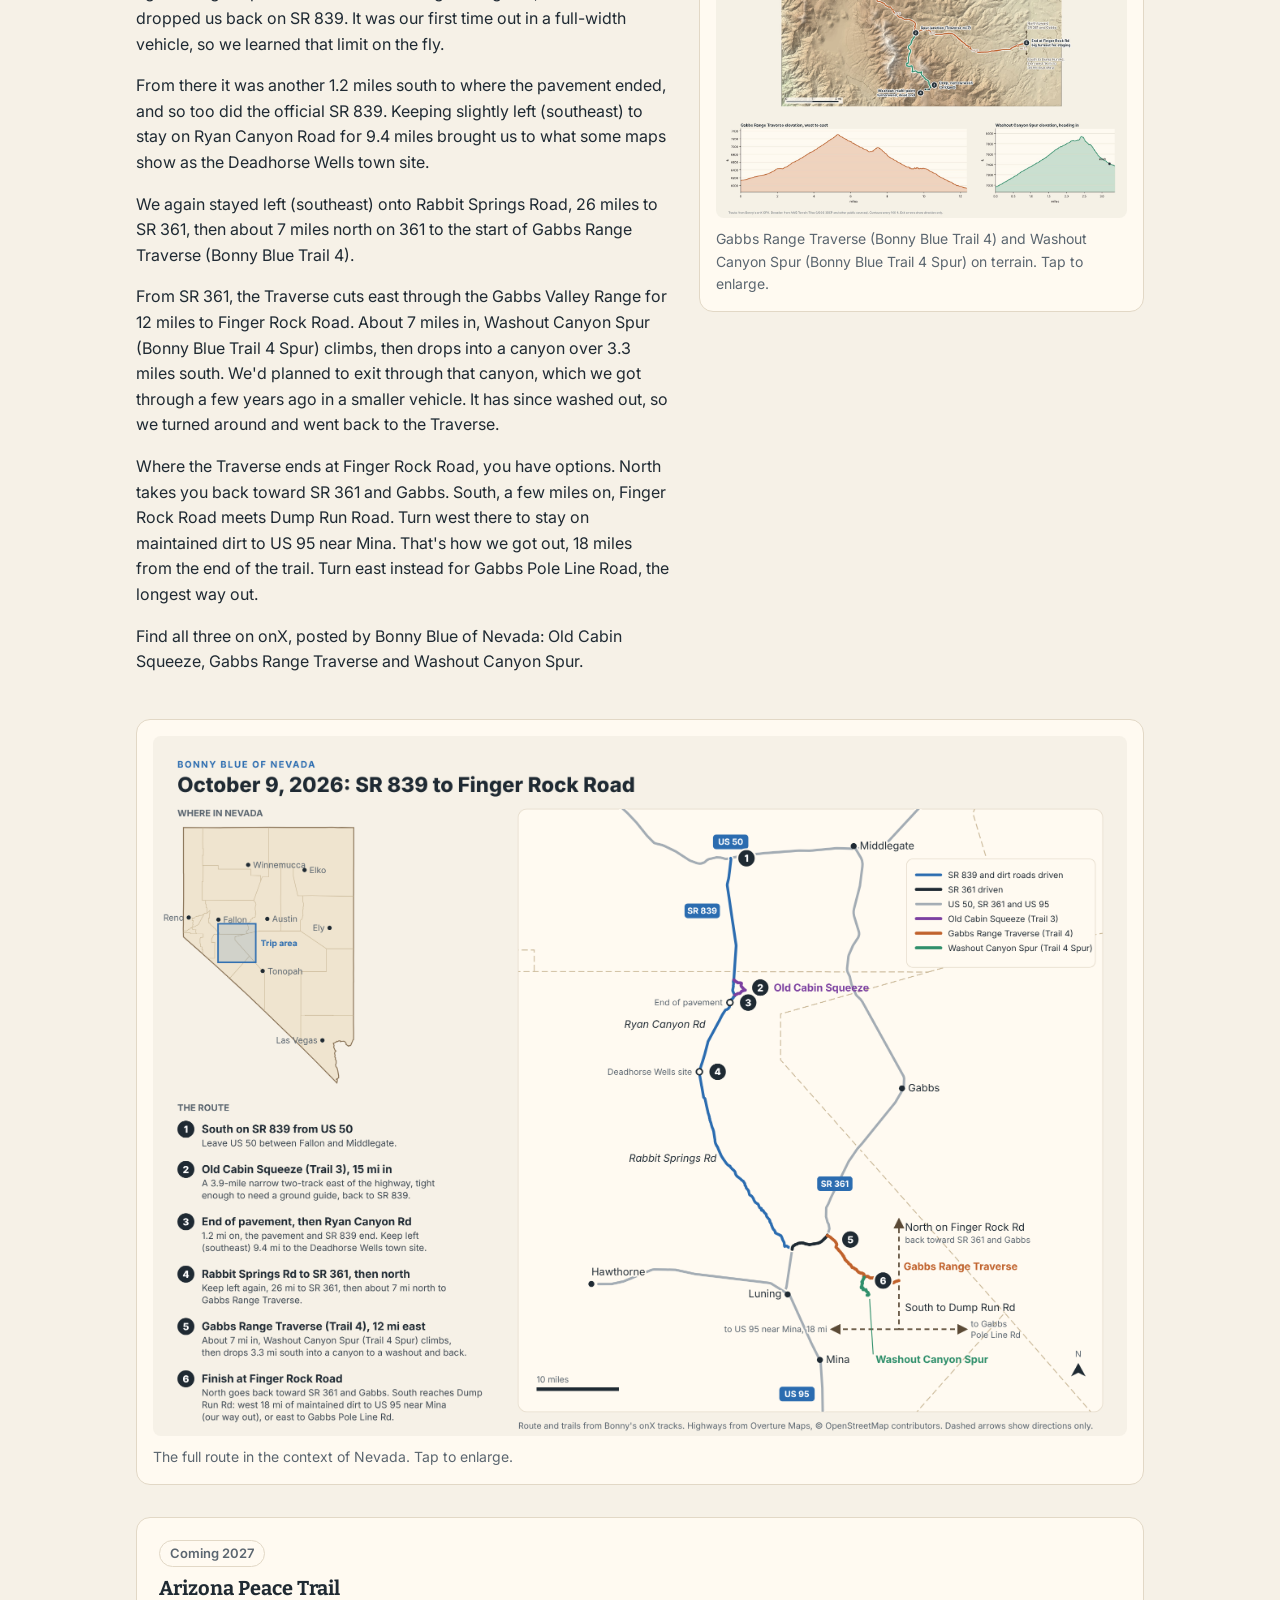
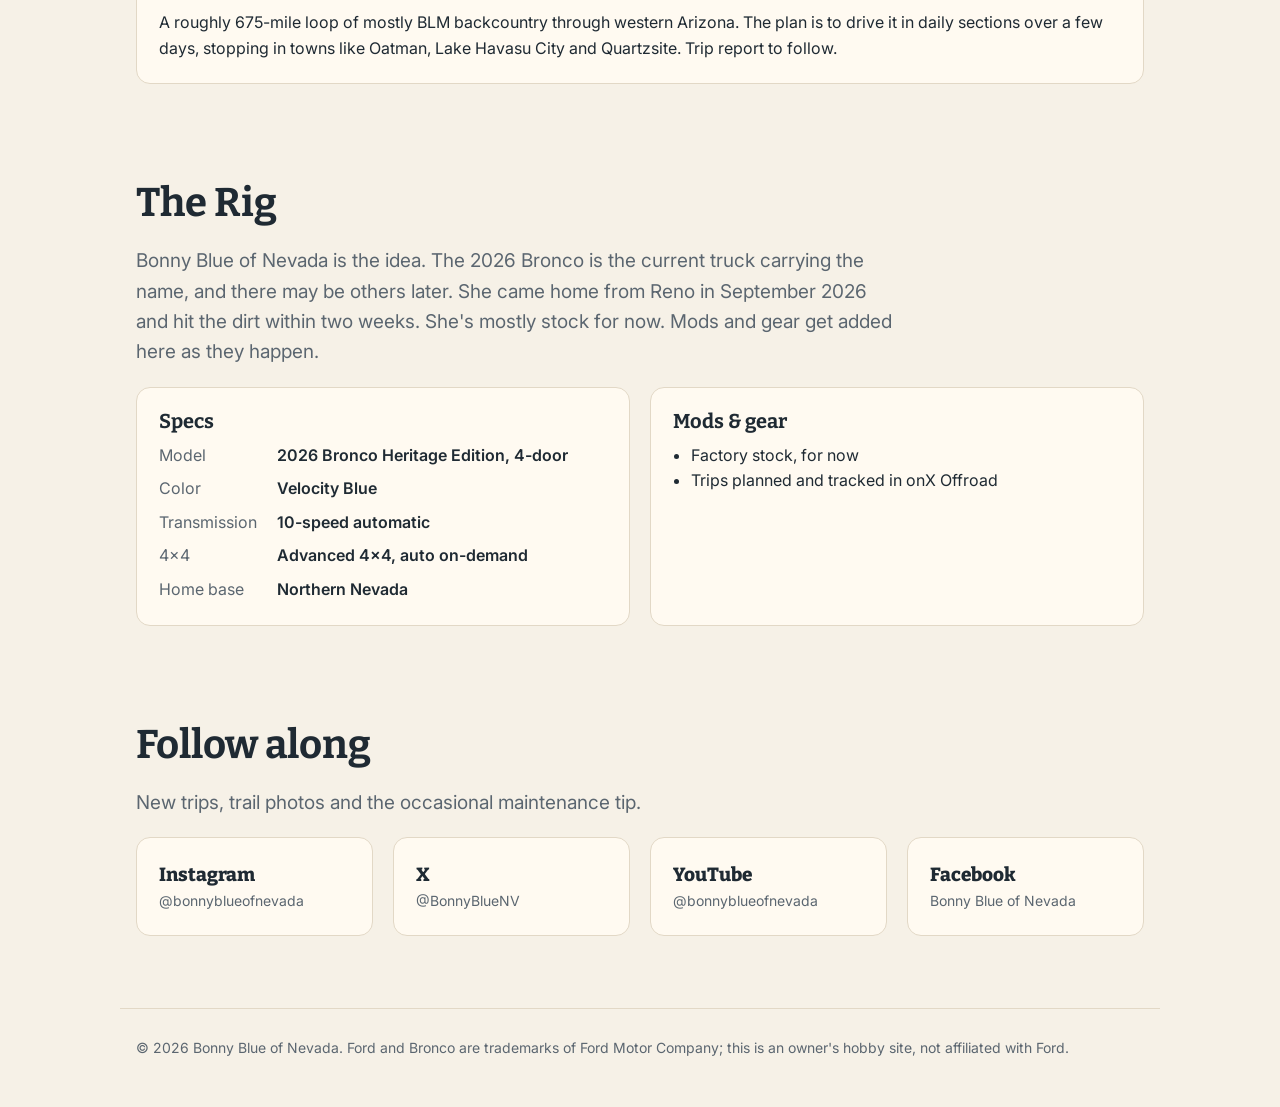
==== commit 0a1d2780: "Lead the site with the Just Cause and values; move The Rig below Trips Co-Authored-By: Claude Opus 5" ====
--- a/index.html
+++ b/index.html
@@ -4,9 +4,9 @@
 <meta charset="utf-8">
 <meta name="viewport" content="width=device-width, initial-scale=1">
 <title>Bonny Blue of Nevada</title>
-<meta name="description" content="Bonny Blue of Nevada: a Velocity Blue 2026 Ford Bronco Heritage Edition exploring Nevada and the Southwest backcountry.">
+<meta name="description" content="Bonny Blue of Nevada: A Nevada backcountry that stays open, known and cared for, so every generation can discover it for themselves.">
 <meta property="og:title" content="Bonny Blue of Nevada">
-<meta property="og:description" content="A Velocity Blue 2026 Bronco Heritage Edition exploring Nevada and the Southwest.">
+<meta property="og:description" content="A Nevada backcountry that stays open, known and cared for, so every generation can discover it for themselves.">
 <meta property="og:image" content="https://bonnyblueofnevada.com/img/bonny-sun-valley.jpg">
 <meta property="og:url" content="https://bonnyblueofnevada.com/">
 <meta name="twitter:card" content="summary_large_image">
@@ -65,6 +65,8 @@
 .grid{display:grid;gap:20px;grid-template-columns:repeat(auto-fit,minmax(240px,1fr))}
 .card{background:var(--surface);border:1px solid var(--line);border-radius:14px;padding:22px}
 .card h3{font-size:20px}
+.values .card p{margin:0}
+.values .n{font-family:Bitter,serif;font-weight:800;color:var(--blue);font-size:15px;margin-bottom:6px}
 dl.spec{display:grid;grid-template-columns:max-content 1fr;gap:8px 20px;margin:0}
 dl.spec dt{color:var(--muted)}
 dl.spec dd{margin:0;font-weight:600}
@@ -89,33 +91,22 @@
 <body>
 <nav><div class="in">
   <a class="brand" href="#top">Bonny Blue of Nevada</a>
-  <a href="#rig">The Rig</a><a href="#trips">Trips</a><a href="#follow">Follow</a>
+  <a href="#why">Why</a><a href="#trips">Trips</a><a href="#rig">The Rig</a><a href="#follow">Follow</a>
 </div></nav>
 
 <header class="hero" id="top"><div class="in">
   <h1>Bonny Blue<br>of Nevada</h1>
-  <p>A Velocity Blue 2026 Ford Bronco Heritage Edition, out exploring the two-tracks, canyons and ghost-town roads of Nevada and the Southwest.</p>
-  <a class="btn" href="#trips">See the trips</a><a class="btn ghost" href="#follow">Follow along</a>
+  <p>A Nevada backcountry that stays open, known and cared for, so every generation can discover it for themselves.</p>
+  <a class="btn" href="#why">What we stand for</a><a class="btn ghost" href="#trips">See the trips</a>
 </div></header>
 
-<section id="rig">
-  <h2>The Rig</h2>
-  <p class="lead">Bonny came home from Reno in September 2026 and hit the dirt within two weeks. She's mostly stock for now. Mods and gear get added here as they happen.</p>
+<section id="why" class="values">
+  <h2>What we stand for</h2>
+  <p class="lead">A Nevada backcountry that stays open, known and cared for, so every generation can discover it for themselves.</p>
   <div class="grid">
-    <div class="card">
-      <h3>Specs</h3>
-      <dl class="spec">
-        <dt>Model</dt><dd>2026 Bronco Heritage Edition, 4-door</dd>
-        <dt>Color</dt><dd>Velocity Blue</dd>
-        <dt>Transmission</dt><dd>10-speed automatic</dd>
-        <dt>4x4</dt><dd>Advanced 4x4, auto on-demand</dd>
-        <dt>Home base</dt><dd>Northern Nevada</dd>
-      </dl>
-    </div>
-    <div class="card">
-      <h3>Mods &amp; gear</h3>
-      <ul class="clean"><li>Factory stock, for now</li><li>Trips planned and tracked in onX Offroad</li></ul>
-    </div>
+    <div class="card"><div class="n">1</div><h3>Community, not competition.</h3><p>Connecting trails and the people who use them. Add to what's there and credit the stewards who came before us.</p></div>
+    <div class="card"><div class="n">2</div><h3>Show up for the land.</h3><p>Not just treading lightly but actively stewarding. Join cleanups, comment periods and volunteer days, report washouts, closures and dumps, and back the clubs already doing the work.</p></div>
+    <div class="card"><div class="n">3</div><h3>Leave a true map.</h3><p>Not just where the trail goes, but what we learned as we navigated it. Share honestly how hard it is, and what we know we don't know.</p></div>
   </div>
 </section>
 
@@ -149,6 +140,27 @@
   </div>
 </section>
 
+<section id="rig">
+  <h2>The Rig</h2>
+  <p class="lead">Bonny Blue of Nevada is the idea. The 2026 Bronco is the current truck carrying the name, and there may be others later. She came home from Reno in September 2026 and hit the dirt within two weeks. She's mostly stock for now. Mods and gear get added here as they happen.</p>
+  <div class="grid">
+    <div class="card">
+      <h3>Specs</h3>
+      <dl class="spec">
+        <dt>Model</dt><dd>2026 Bronco Heritage Edition, 4-door</dd>
+        <dt>Color</dt><dd>Velocity Blue</dd>
+        <dt>Transmission</dt><dd>10-speed automatic</dd>
+        <dt>4x4</dt><dd>Advanced 4x4, auto on-demand</dd>
+        <dt>Home base</dt><dd>Northern Nevada</dd>
+      </dl>
+    </div>
+    <div class="card">
+      <h3>Mods &amp; gear</h3>
+      <ul class="clean"><li>Factory stock, for now</li><li>Trips planned and tracked in onX Offroad</li></ul>
+    </div>
+  </div>
+</section>
+
 <section id="follow" class="follow">
   <h2>Follow along</h2>
   <p class="lead">New trips, trail photos and the occasional maintenance tip.</p>
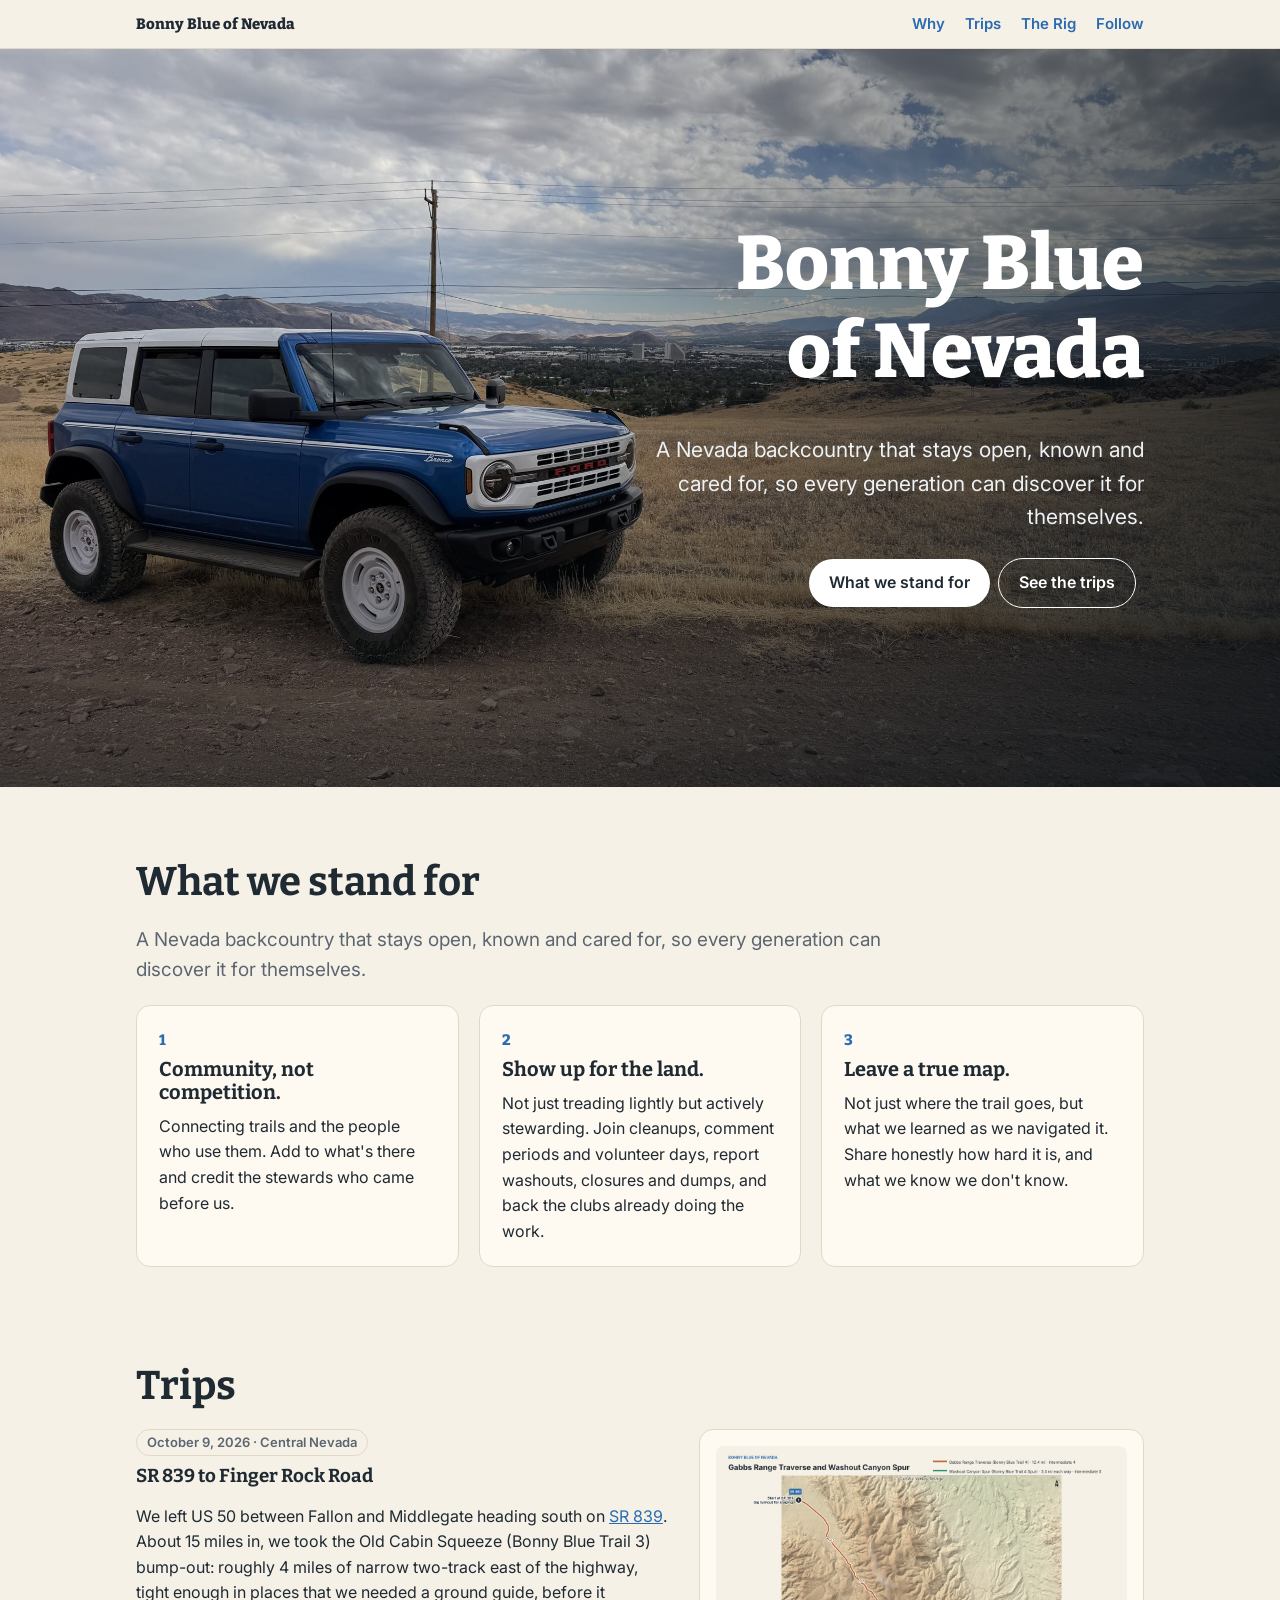
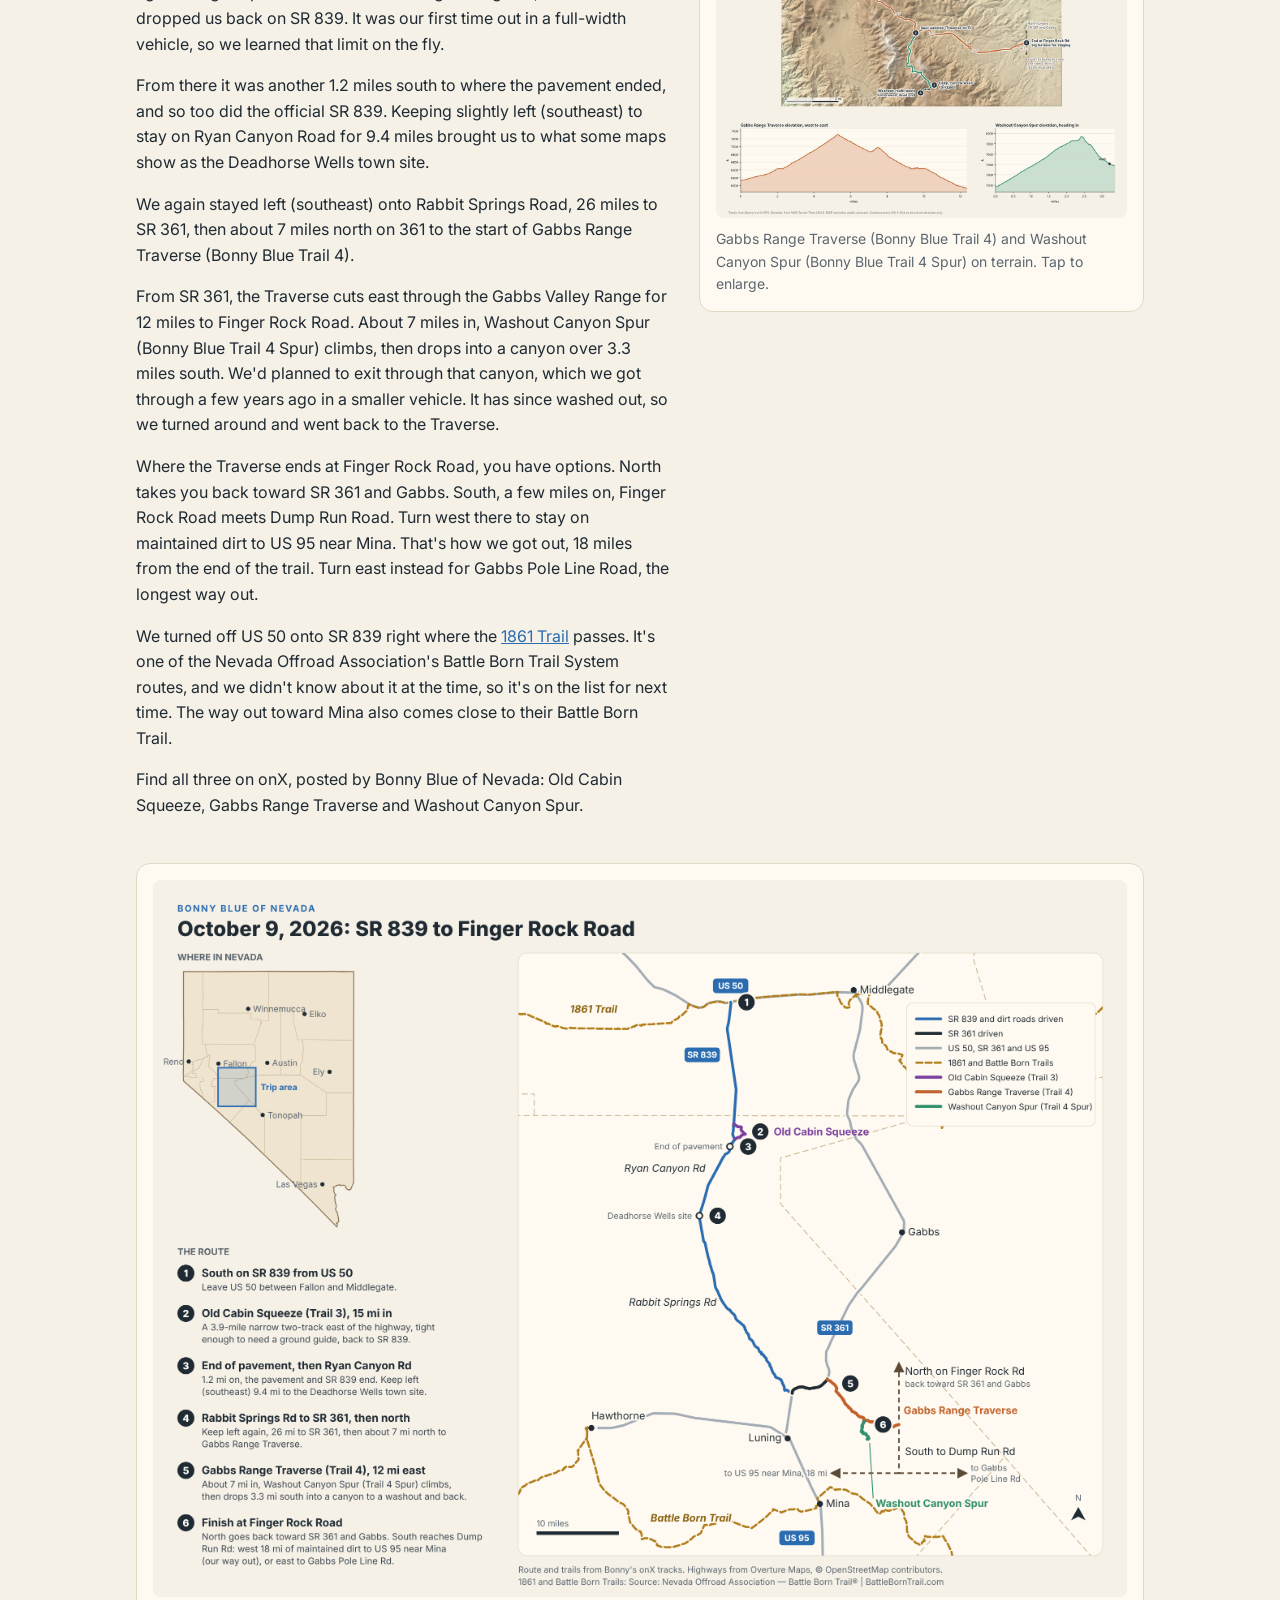
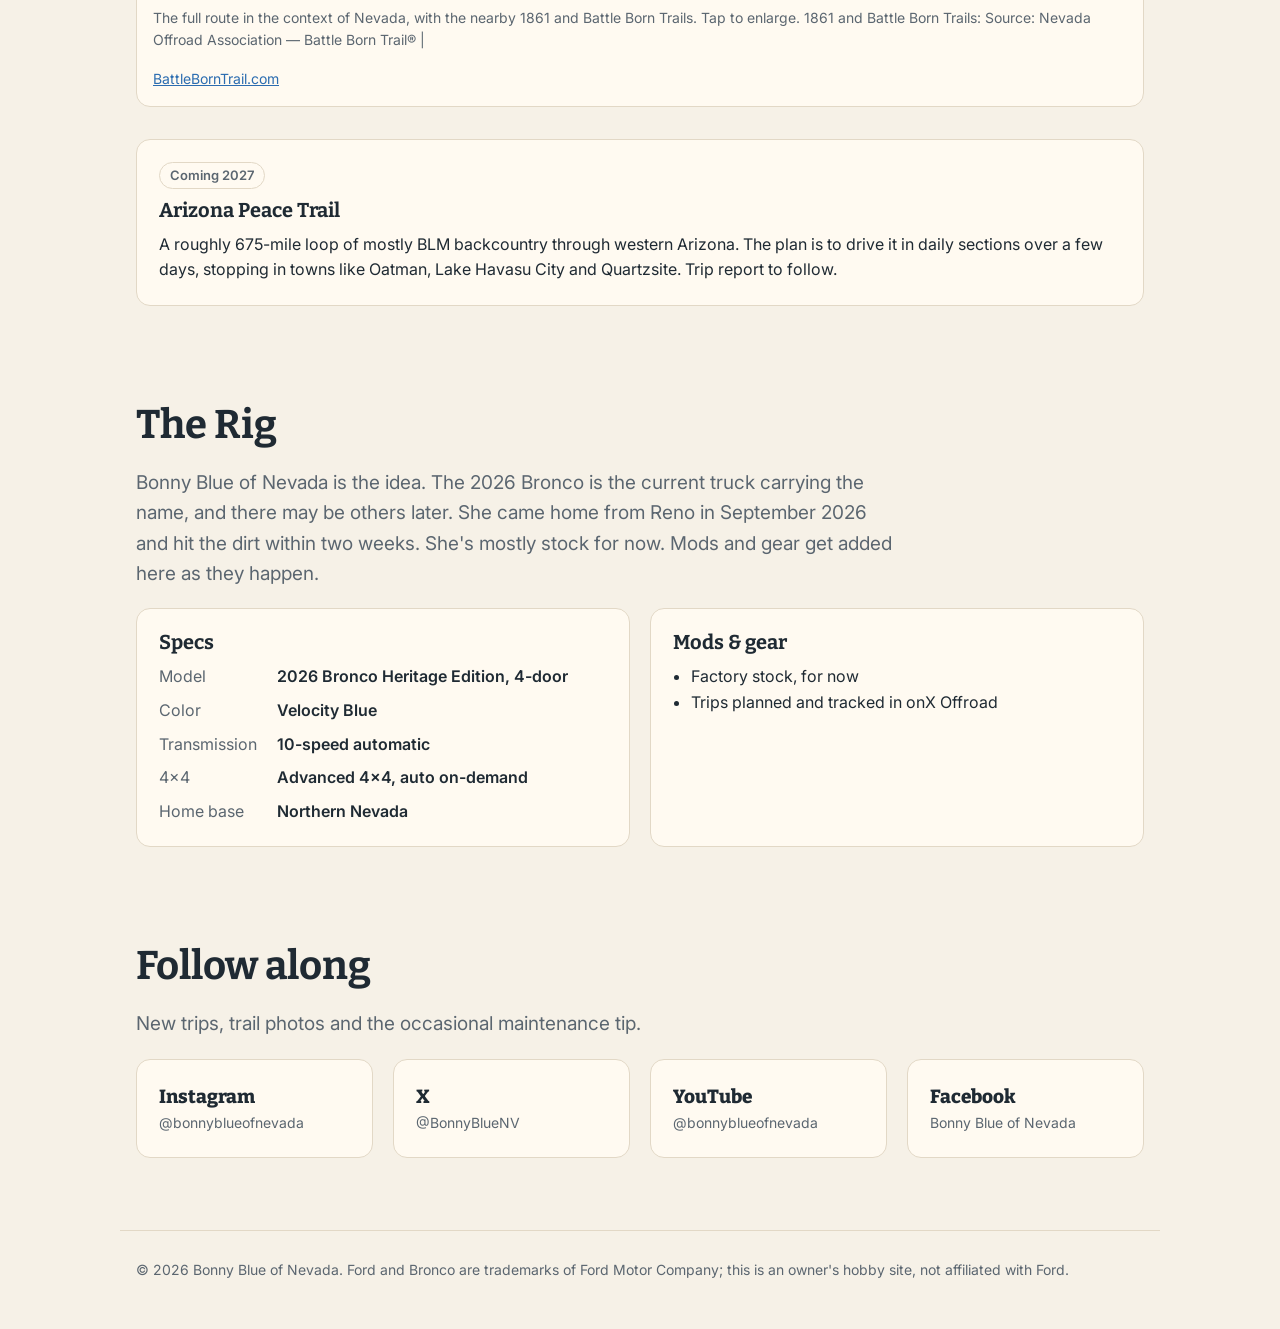
==== commit 8e2cfae1: "Trip story: note the 1861 Trail; route map shows NVORA's 1861 and Battle Born Trails with credit Co-" ====
--- a/index.html
+++ b/index.html
@@ -121,6 +121,7 @@
       <p>We again stayed left (southeast) onto Rabbit Springs Road, 26 miles to SR 361, then about 7 miles north on 361 to the start of Gabbs Range Traverse (Bonny Blue Trail 4).</p>
       <p>From SR 361, the Traverse cuts east through the Gabbs Valley Range for 12 miles to Finger Rock Road. About 7 miles in, Washout Canyon Spur (Bonny Blue Trail 4 Spur) climbs, then drops into a canyon over 3.3 miles south. We'd planned to exit through that canyon, which we got through a few years ago in a smaller vehicle. It has since washed out, so we turned around and went back to the Traverse.</p>
       <p>Where the Traverse ends at Finger Rock Road, you have options. North takes you back toward SR 361 and Gabbs. South, a few miles on, Finger Rock Road meets Dump Run Road. Turn west there to stay on maintained dirt to US 95 near Mina. That's how we got out, 18 miles from the end of the trail. Turn east instead for Gabbs Pole Line Road, the longest way out.</p>
+      <p>We turned off US 50 onto SR 839 right where the <a href="https://battleborntrail.com/the-trail-system">1861 Trail</a> passes. It's one of the Nevada Offroad Association's Battle Born Trail System routes, and we didn't know about it at the time, so it's on the list for next time. The way out toward Mina also comes close to their Battle Born Trail.</p>
       <p>Find all three on onX, posted by Bonny Blue of Nevada: Old Cabin Squeeze, Gabbs Range Traverse and Washout Canyon Spur.</p>
     </div>
     <figure class="map" style="margin:0">
@@ -129,8 +130,8 @@
     </figure>
   </div>
   <figure class="map" style="margin:28px 0 0">
-    <a href="img/route-map-2026-10-09.png"><img src="img/route-map-2026-10-09.png" alt="Map of the October 9, 2026 route: SR 839 south from US 50, Old Cabin Squeeze, Ryan Canyon and Rabbit Springs roads to SR 361 (with US 50, SR 361 and US 95 shown), then Gabbs Range Traverse and Washout Canyon Spur to Finger Rock Road" style="width:100%;height:auto;display:block;border-radius:8px"></a>
-    <figcaption class="legend">The full route in the context of Nevada. Tap to enlarge.</figcaption>
+    <a href="img/route-map-2026-10-09.png"><img src="img/route-map-2026-10-09.png" alt="Map of the October 9, 2026 route: SR 839 south from US 50, Old Cabin Squeeze, Ryan Canyon and Rabbit Springs roads to SR 361 (with US 50, SR 361, US 95 and the 1861 and Battle Born Trails shown), then Gabbs Range Traverse and Washout Canyon Spur to Finger Rock Road" style="width:100%;height:auto;display:block;border-radius:8px"></a>
+    <figcaption class="legend">The full route in the context of Nevada, with the nearby 1861 and Battle Born Trails. Tap to enlarge. 1861 and Battle Born Trails: Source: Nevada Offroad Association — Battle Born Trail® | <a href="https://battleborntrail.com/">BattleBornTrail.com</a></figcaption>
   </figure>
 
   <div class="card" style="margin-top:32px">
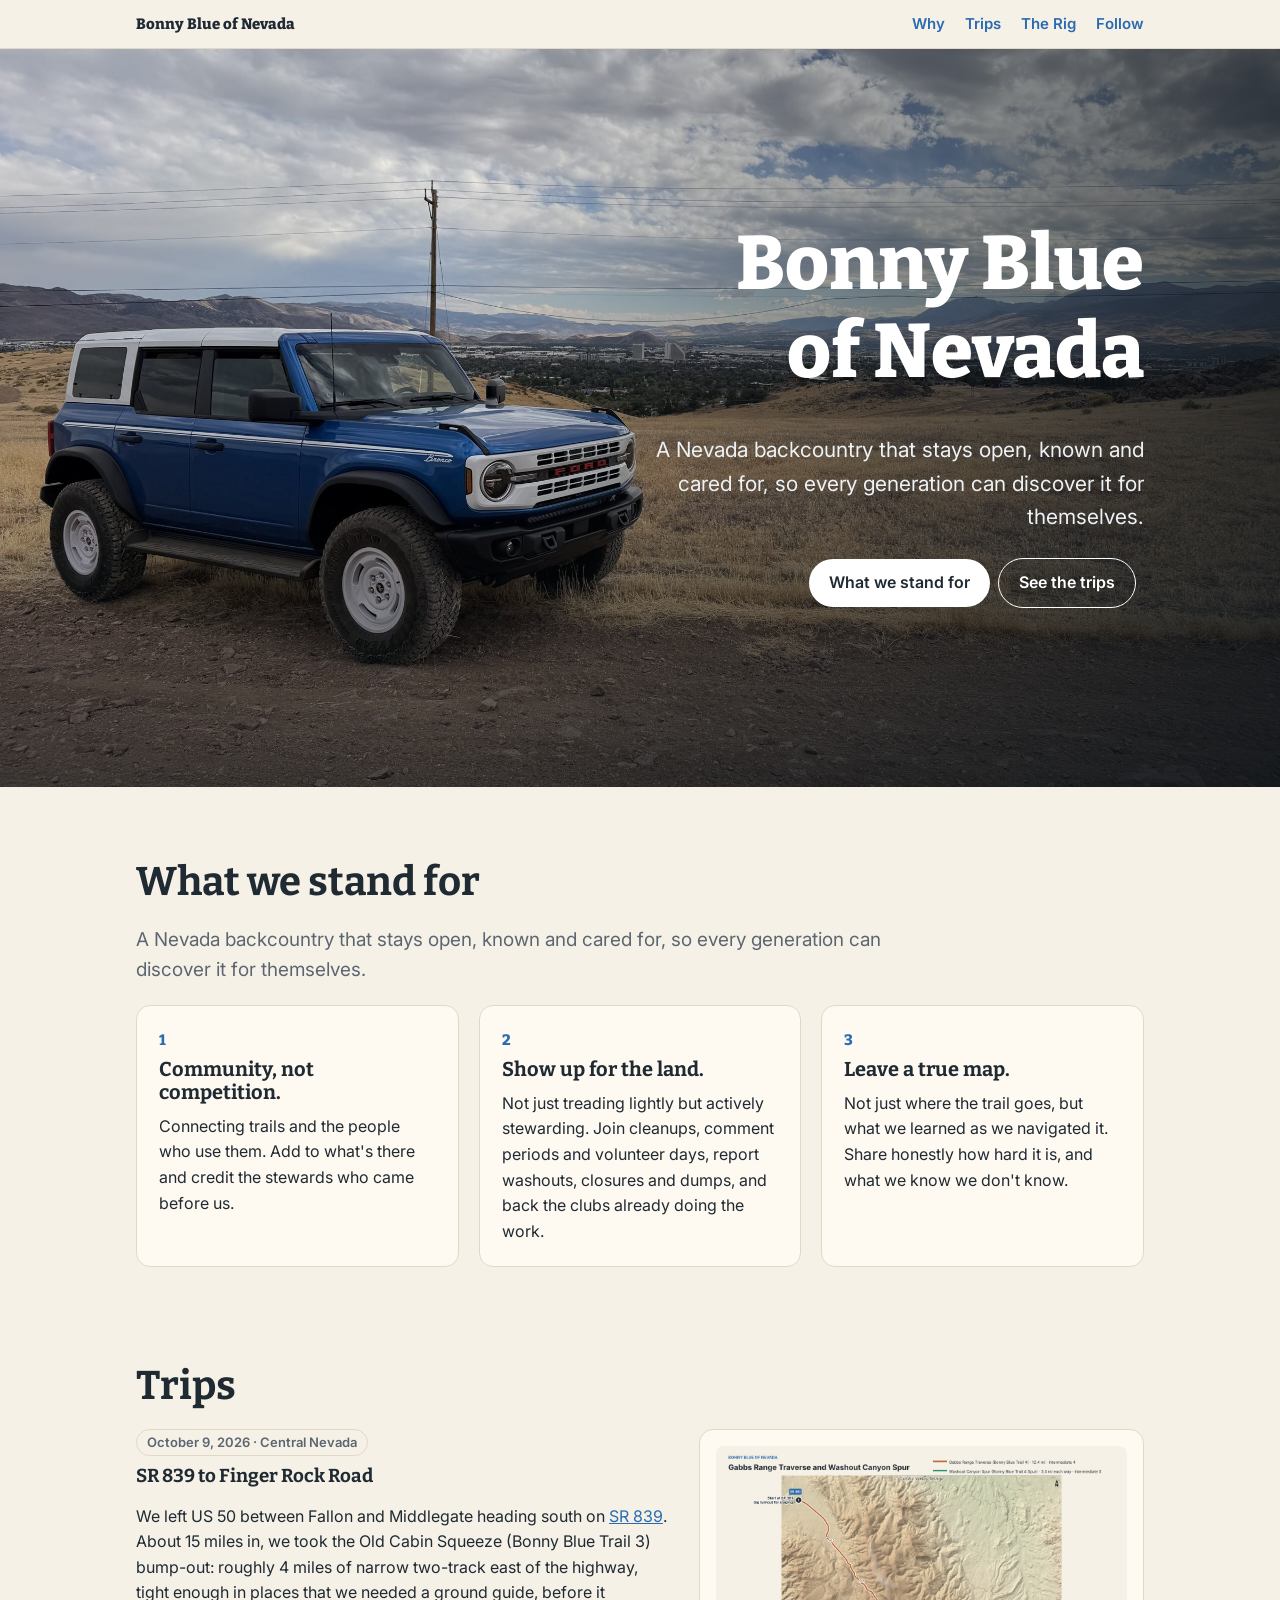
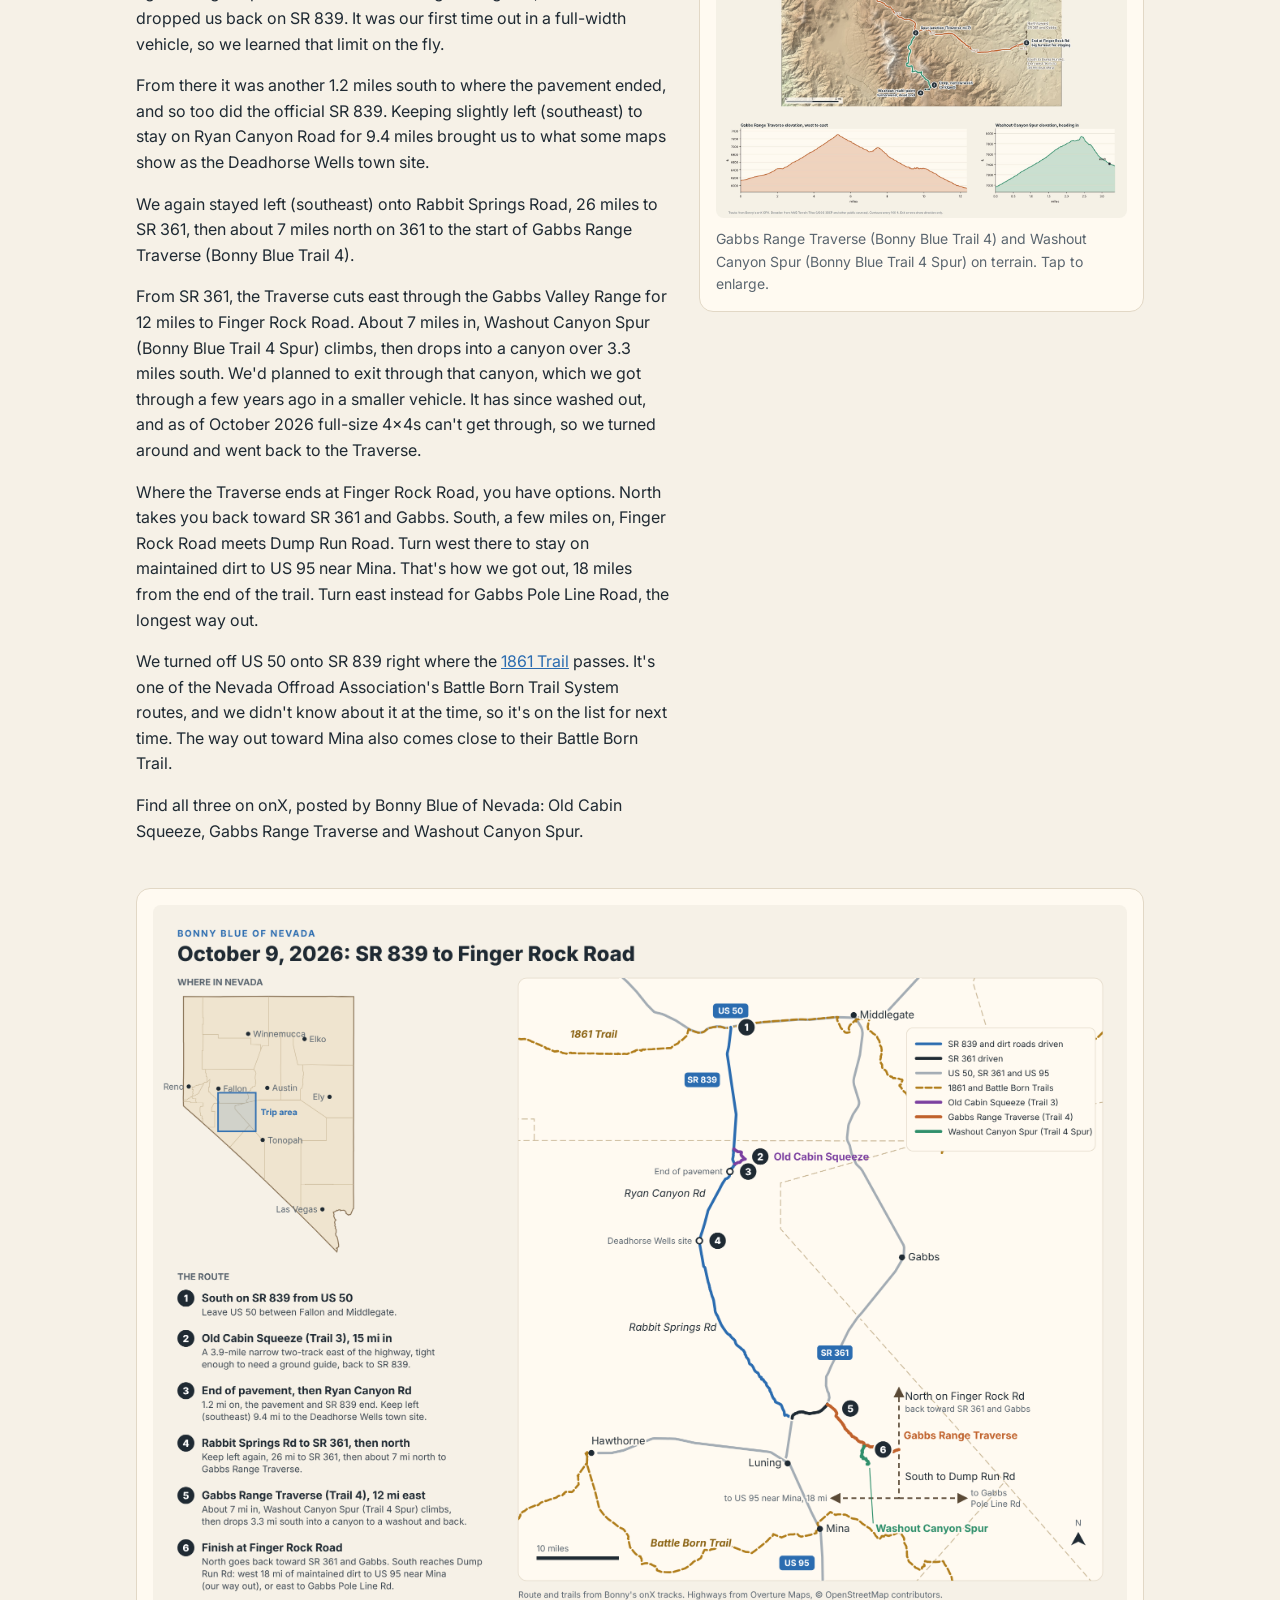
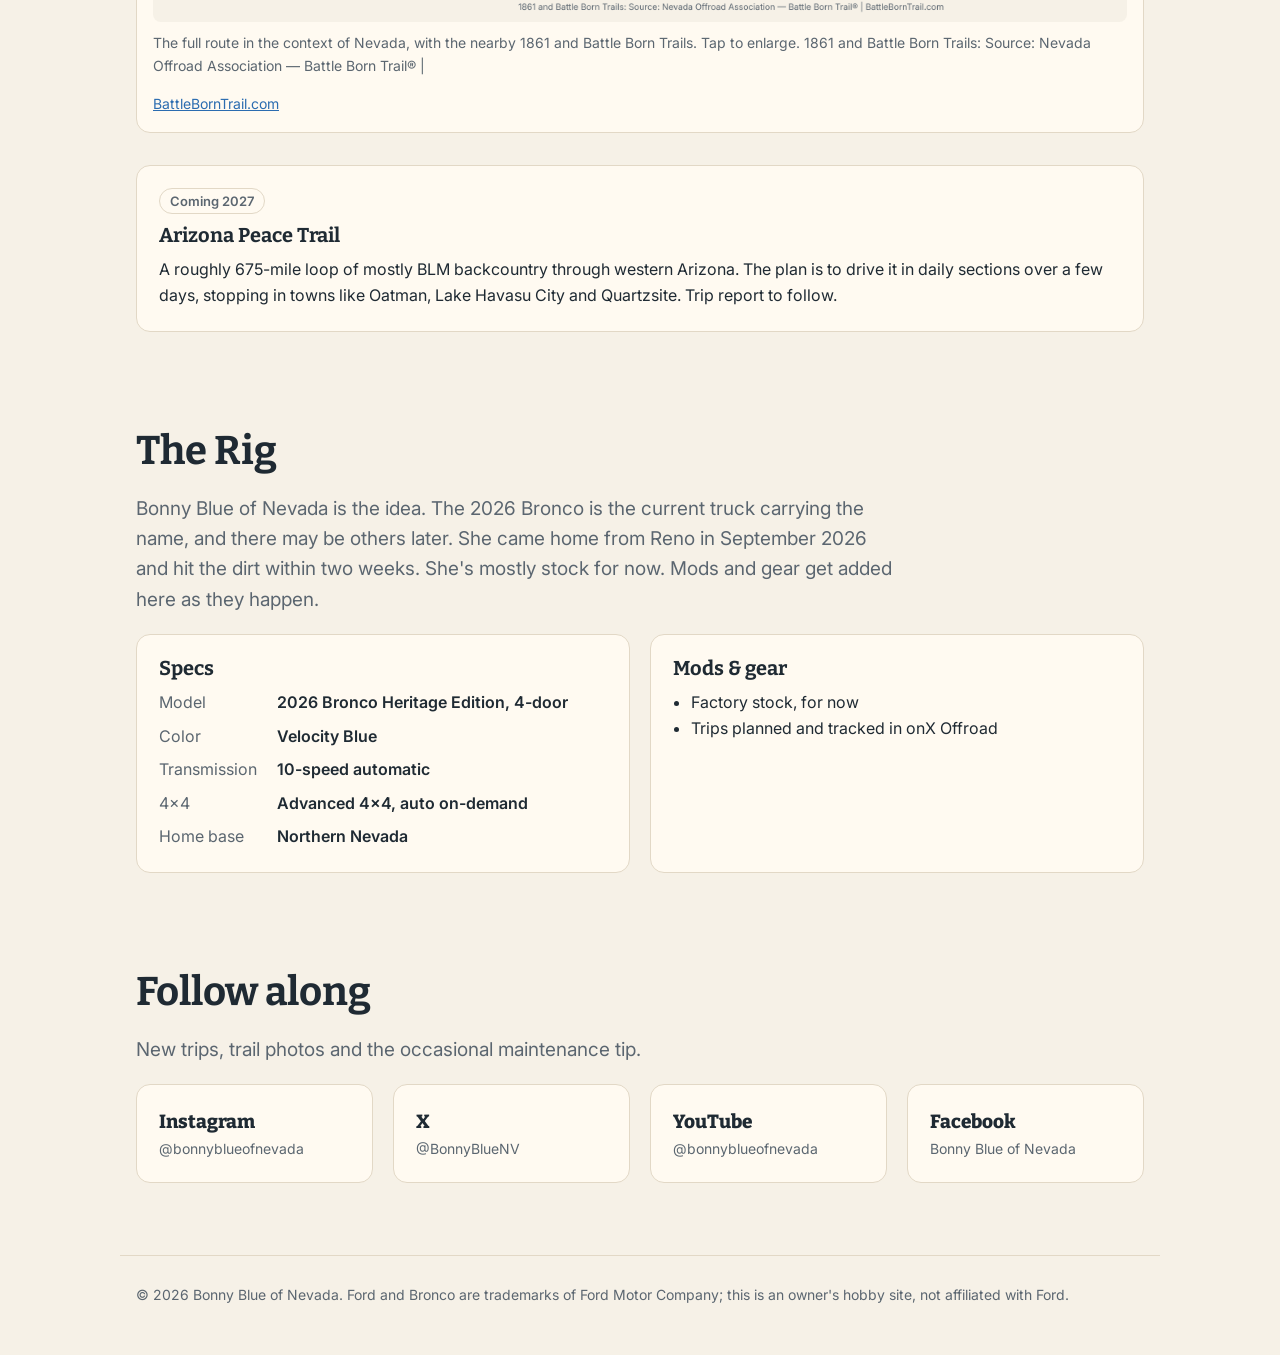
==== commit 5986f61b: "Trip story: call out the Washout Canyon Spur washout for travelers Co-Authored-By: Claude Opus 5.5 (" ====
--- a/index.html
+++ b/index.html
@@ -119,7 +119,7 @@
       <p>We left US 50 between Fallon and Middlegate heading south on <a href="https://en.wikipedia.org/wiki/Nevada_State_Route_839">SR 839</a>. About 15 miles in, we took the Old Cabin Squeeze (Bonny Blue Trail 3) bump-out: roughly 4 miles of narrow two-track east of the highway, tight enough in places that we needed a ground guide, before it dropped us back on SR 839. It was our first time out in a full-width vehicle, so we learned that limit on the fly.</p>
       <p>From there it was another 1.2 miles south to where the pavement ended, and so too did the official SR 839. Keeping slightly left (southeast) to stay on Ryan Canyon Road for 9.4 miles brought us to what some maps show as the Deadhorse Wells town site.</p>
       <p>We again stayed left (southeast) onto Rabbit Springs Road, 26 miles to SR 361, then about 7 miles north on 361 to the start of Gabbs Range Traverse (Bonny Blue Trail 4).</p>
-      <p>From SR 361, the Traverse cuts east through the Gabbs Valley Range for 12 miles to Finger Rock Road. About 7 miles in, Washout Canyon Spur (Bonny Blue Trail 4 Spur) climbs, then drops into a canyon over 3.3 miles south. We'd planned to exit through that canyon, which we got through a few years ago in a smaller vehicle. It has since washed out, so we turned around and went back to the Traverse.</p>
+      <p>From SR 361, the Traverse cuts east through the Gabbs Valley Range for 12 miles to Finger Rock Road. About 7 miles in, Washout Canyon Spur (Bonny Blue Trail 4 Spur) climbs, then drops into a canyon over 3.3 miles south. We'd planned to exit through that canyon, which we got through a few years ago in a smaller vehicle. It has since washed out, and as of October 2026 full-size 4x4s can't get through, so we turned around and went back to the Traverse.</p>
       <p>Where the Traverse ends at Finger Rock Road, you have options. North takes you back toward SR 361 and Gabbs. South, a few miles on, Finger Rock Road meets Dump Run Road. Turn west there to stay on maintained dirt to US 95 near Mina. That's how we got out, 18 miles from the end of the trail. Turn east instead for Gabbs Pole Line Road, the longest way out.</p>
       <p>We turned off US 50 onto SR 839 right where the <a href="https://battleborntrail.com/the-trail-system">1861 Trail</a> passes. It's one of the Nevada Offroad Association's Battle Born Trail System routes, and we didn't know about it at the time, so it's on the list for next time. The way out toward Mina also comes close to their Battle Born Trail.</p>
       <p>Find all three on onX, posted by Bonny Blue of Nevada: Old Cabin Squeeze, Gabbs Range Traverse and Washout Canyon Spur.</p>
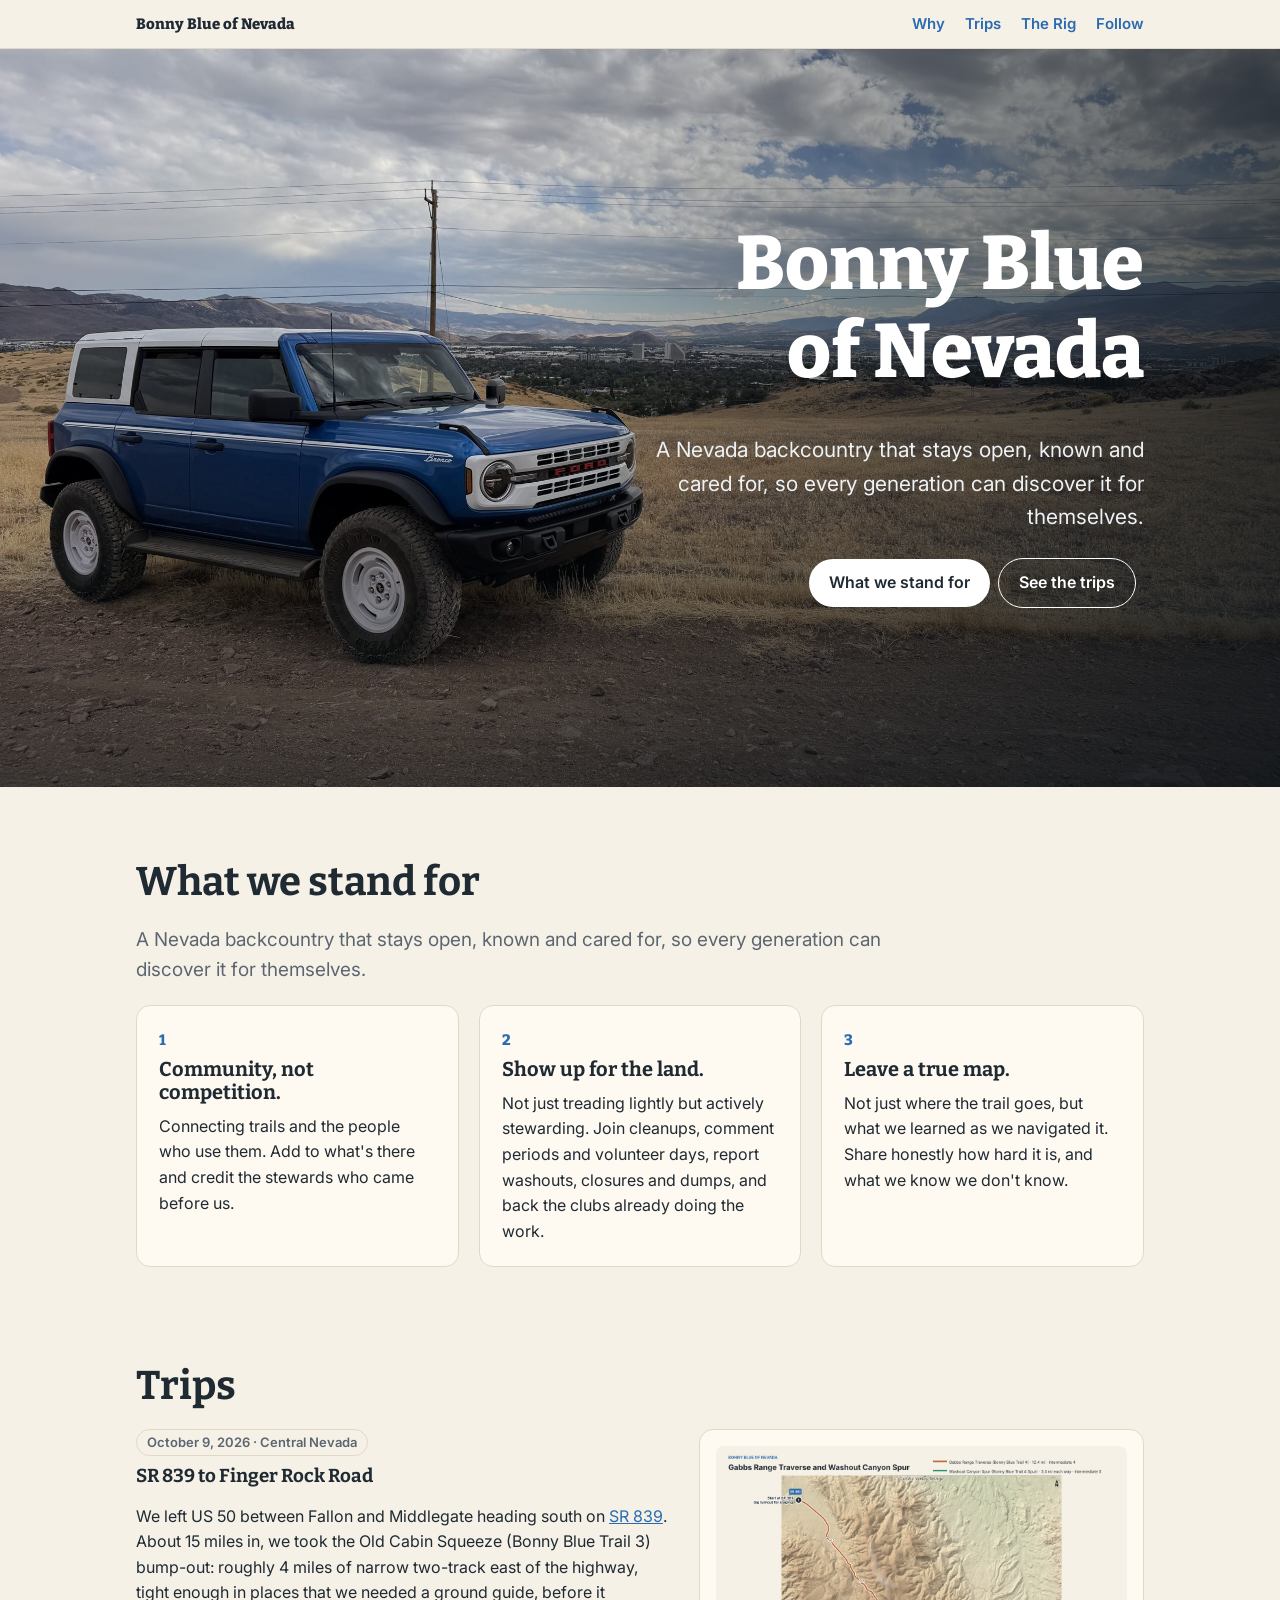
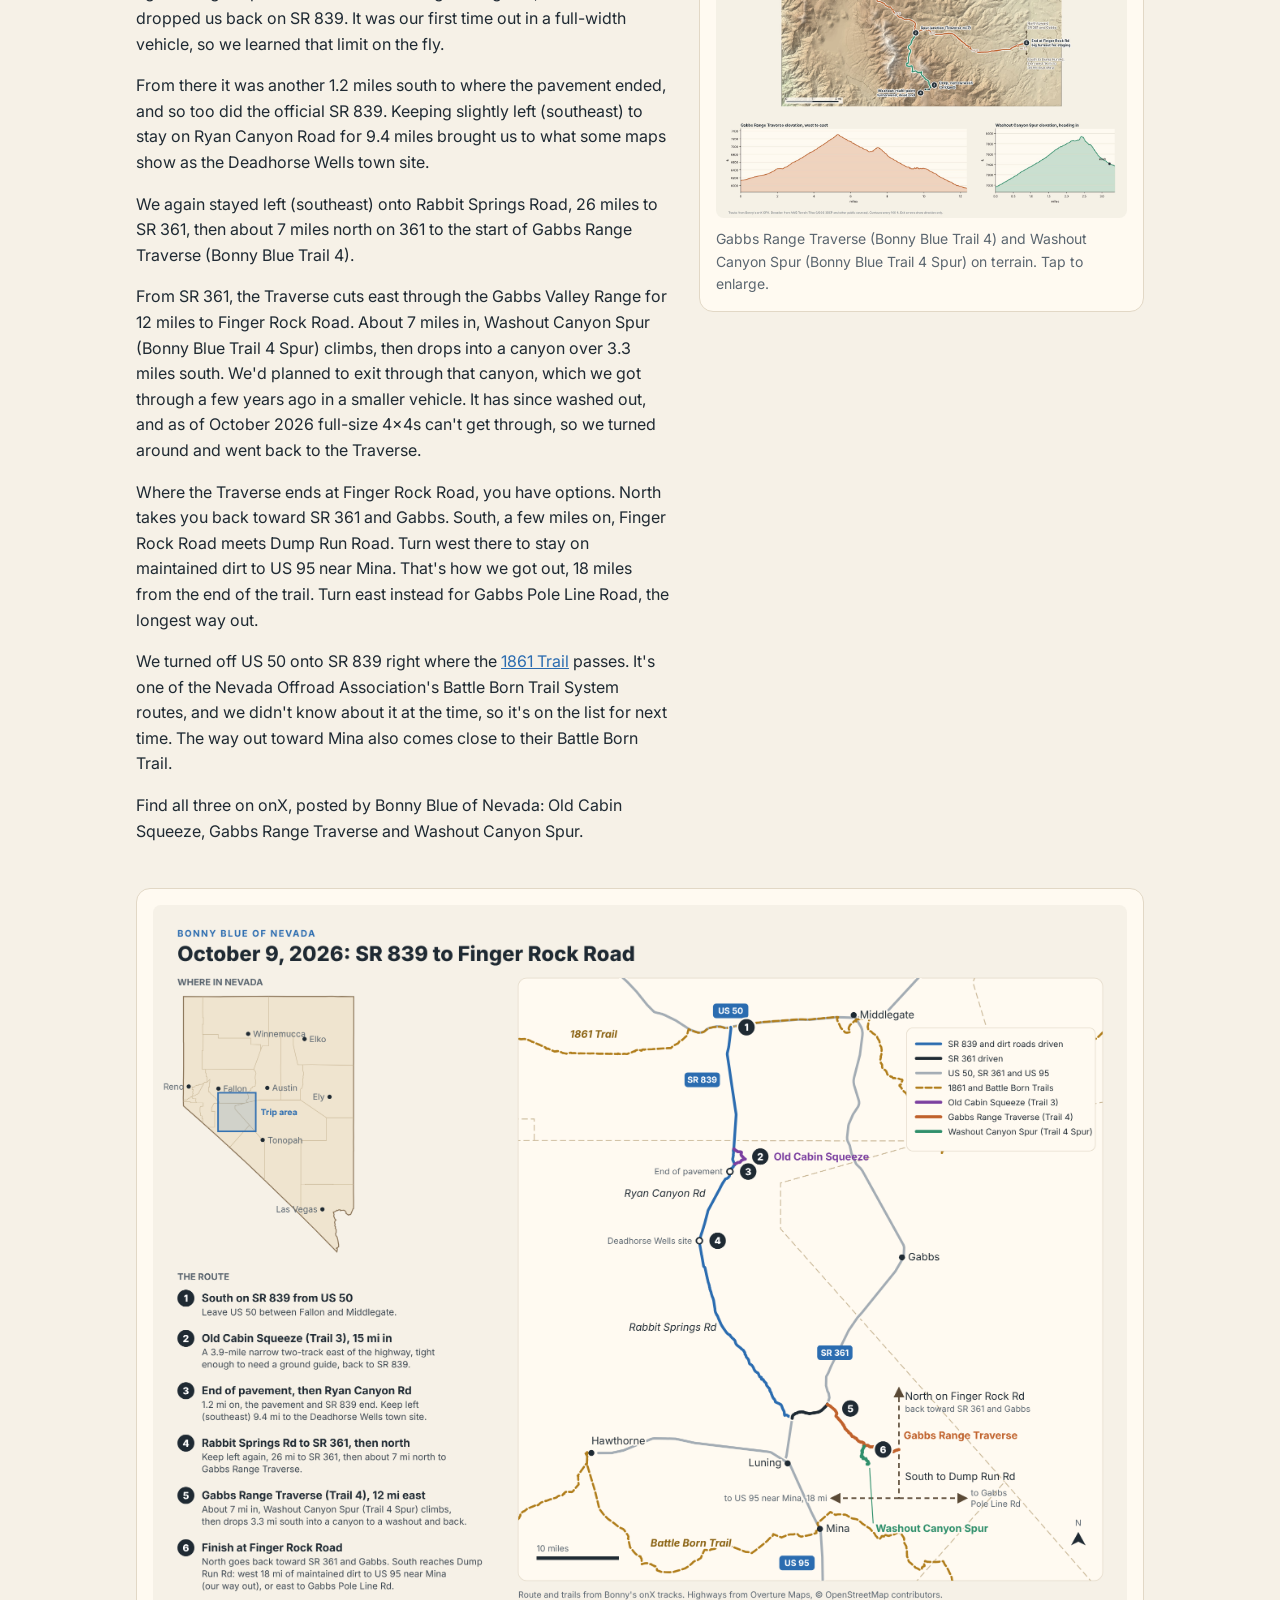
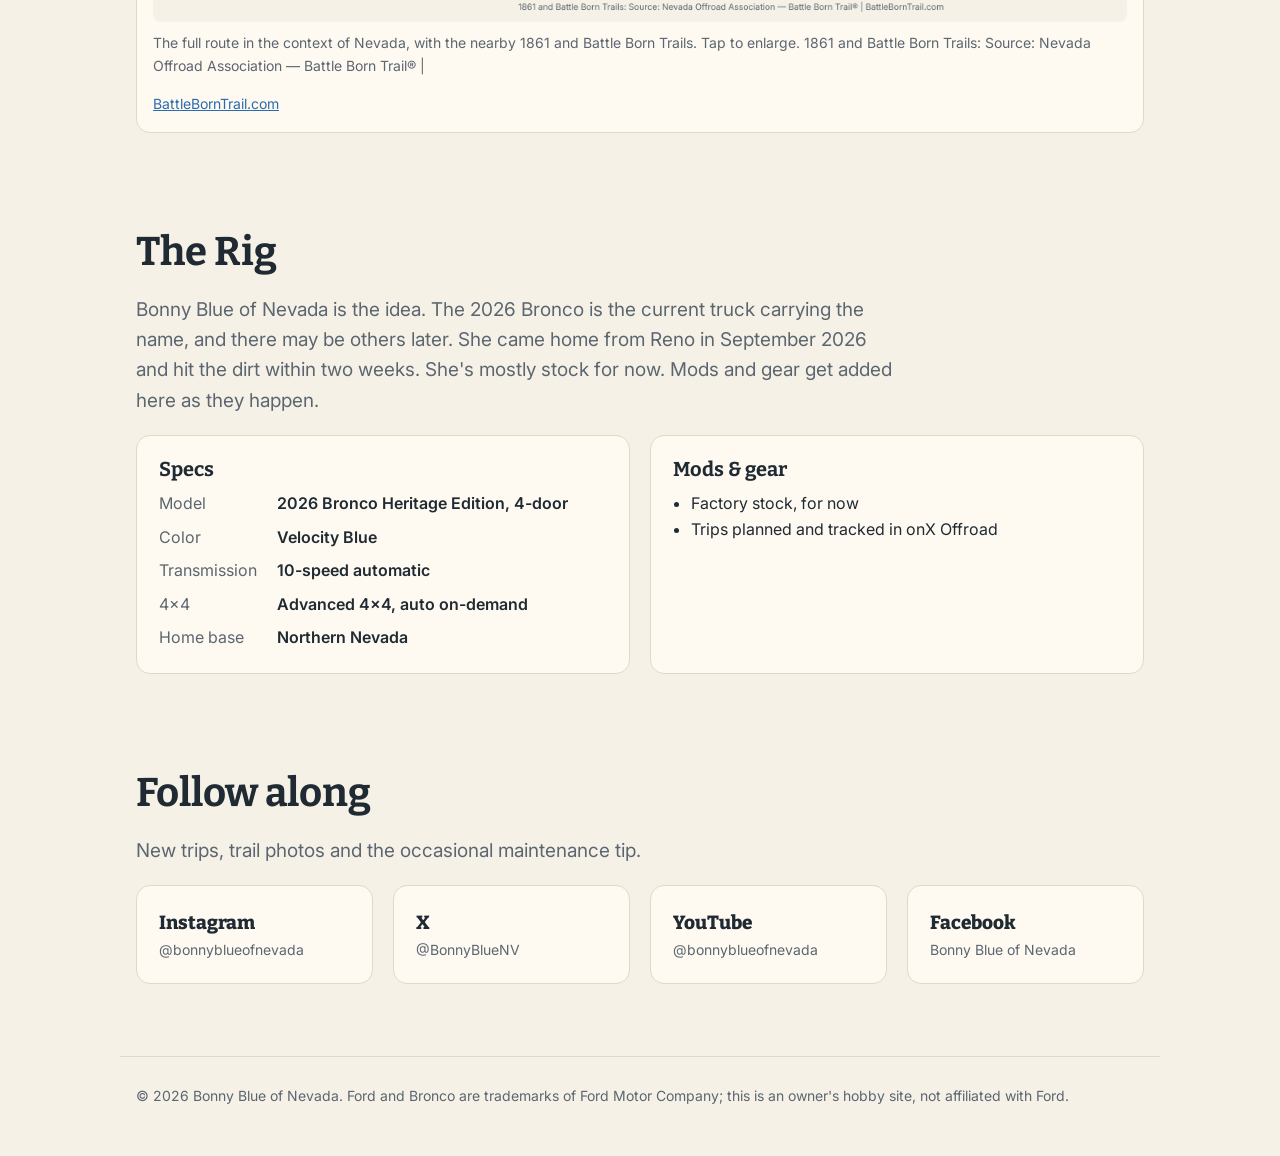
==== commit 7916a8ff: "Remove upcoming-trip card from the site Co-Authored-By: Claude Opus 5.5 (1M context) <noreply@anthro" ====
--- a/index.html
+++ b/index.html
@@ -133,12 +133,6 @@
     <a href="img/route-map-2026-10-09.png"><img src="img/route-map-2026-10-09.png" alt="Map of the October 9, 2026 route: SR 839 south from US 50, Old Cabin Squeeze, Ryan Canyon and Rabbit Springs roads to SR 361 (with US 50, SR 361, US 95 and the 1861 and Battle Born Trails shown), then Gabbs Range Traverse and Washout Canyon Spur to Finger Rock Road" style="width:100%;height:auto;display:block;border-radius:8px"></a>
     <figcaption class="legend">The full route in the context of Nevada, with the nearby 1861 and Battle Born Trails. Tap to enlarge. 1861 and Battle Born Trails: Source: Nevada Offroad Association — Battle Born Trail® | <a href="https://battleborntrail.com/">BattleBornTrail.com</a></figcaption>
   </figure>
-
-  <div class="card" style="margin-top:32px">
-    <span class="tag">Coming 2027</span>
-    <h3>Arizona Peace Trail</h3>
-    <p style="margin:0">A roughly 675-mile loop of mostly BLM backcountry through western Arizona. The plan is to drive it in daily sections over a few days, stopping in towns like Oatman, Lake Havasu City and Quartzsite. Trip report to follow.</p>
-  </div>
 </section>
 
 <section id="rig">
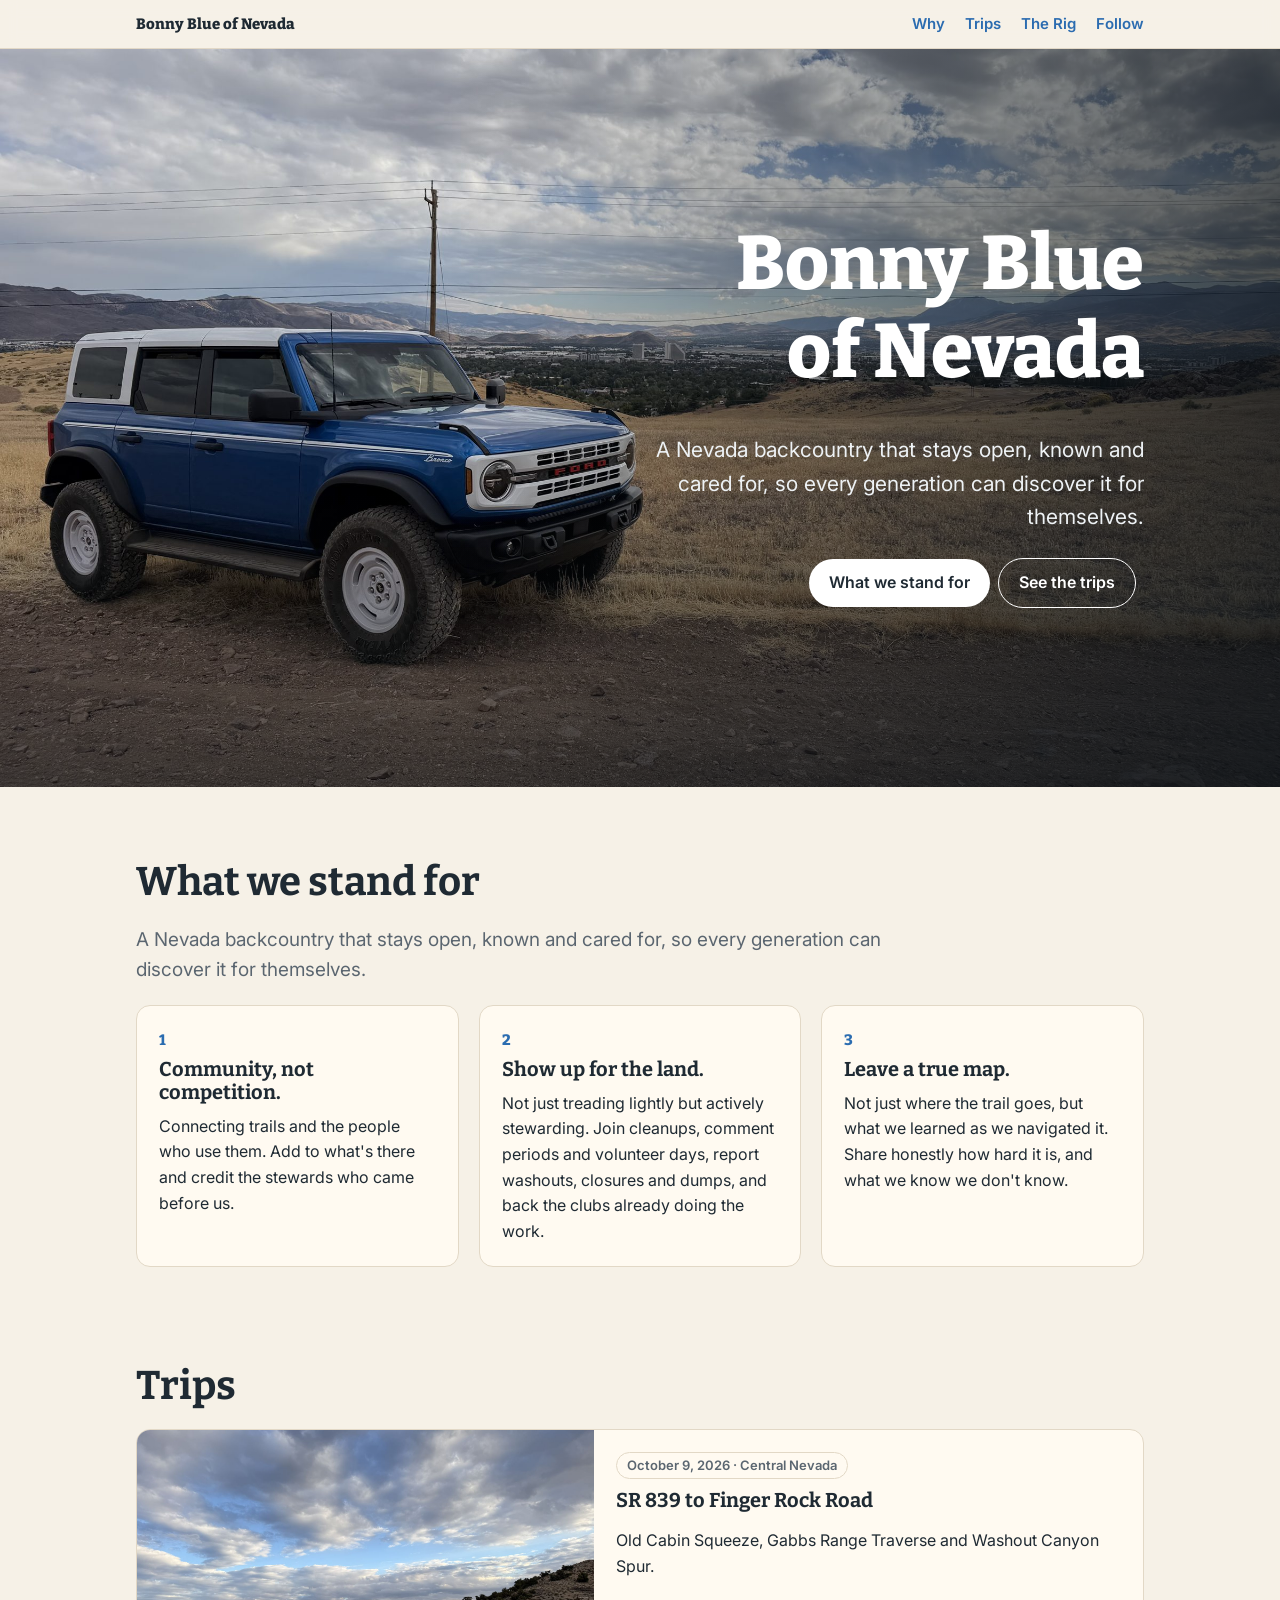
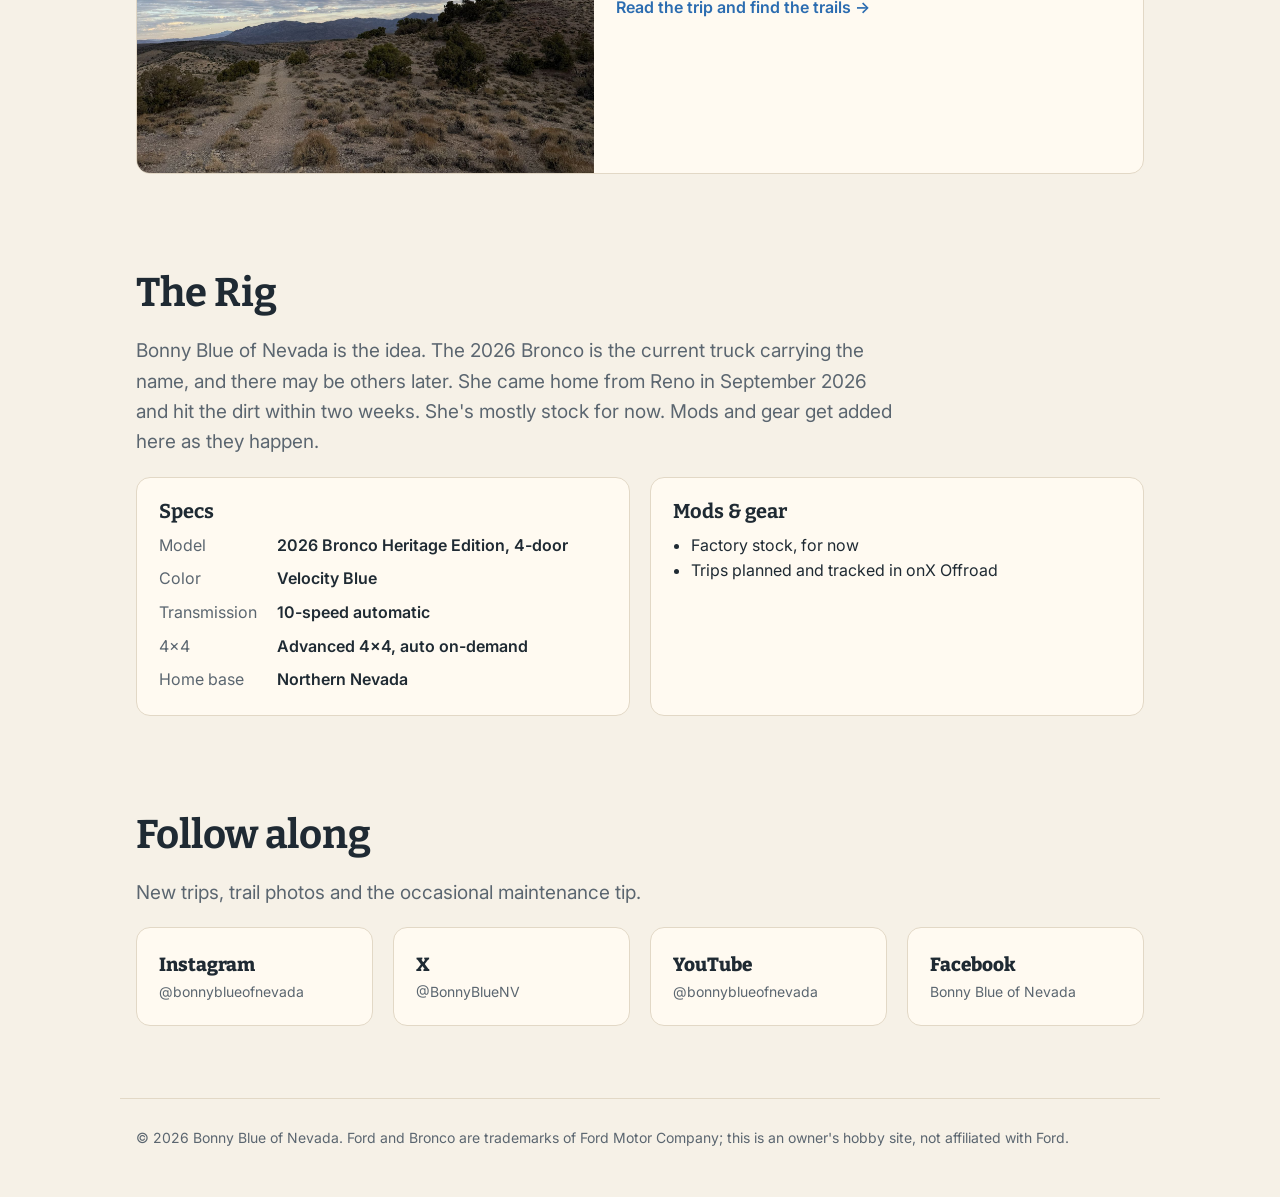
==== commit 9787e6df: "Give the Oct 9 trip its own page with per-trail onX link slots Home page now shows a trip card linki" ====
--- a/index.html
+++ b/index.html
@@ -13,80 +13,7 @@
 <link rel="preconnect" href="https://fonts.googleapis.com">
 <link rel="preconnect" href="https://fonts.gstatic.com" crossorigin>
 <link href="https://fonts.googleapis.com/css2?family=Bitter:wght@600;800&family=Inter:wght@400;600&display=swap" rel="stylesheet">
-<style>
-:root{
-  --bg:#f6f1e7; --surface:#fffaf1; --ink:#1f2a33; --muted:#5b6670; --line:#e2d8c6;
-  --blue:#2b6cb0; --blue-ink:#ffffff; --sand:#c8a46a;
-  --t3:#2b6cb0; --t4:#c0612b; --t5:#2f8f6b;
-}
-@media (prefers-color-scheme: dark){
-  :root:not([data-theme="light"]){
-    --bg:#141a20; --surface:#1c242c; --ink:#ece6da; --muted:#a3acb5; --line:#2c3640;
-    --blue:#5b9be0; --blue-ink:#0d141a; --sand:#d8b77f;
-    --t3:#6aa8ec; --t4:#f08a50; --t5:#55c49a;
-  }
-}
-:root[data-theme="dark"]{
-    --bg:#141a20; --surface:#1c242c; --ink:#ece6da; --muted:#a3acb5; --line:#2c3640;
-    --blue:#5b9be0; --blue-ink:#0d141a; --sand:#d8b77f;
-    --t3:#6aa8ec; --t4:#f08a50; --t5:#55c49a;
-}
-*{box-sizing:border-box}
-html{scroll-behavior:smooth}
-body{margin:0;background:var(--bg);color:var(--ink);font:16px/1.6 Inter,system-ui,sans-serif}
-a{color:var(--blue)}
-h1,h2,h3{font-family:Bitter,Georgia,serif;line-height:1.15;margin:0 0 .5em}
-nav{position:sticky;top:0;z-index:5;background:color-mix(in srgb,var(--bg) 88%,transparent);backdrop-filter:blur(8px);border-bottom:1px solid var(--line)}
-nav .in{max-width:1040px;margin:auto;padding:12px 16px;display:flex;gap:20px;align-items:center;flex-wrap:wrap}
-nav .brand{font-family:Bitter,serif;font-weight:800;color:var(--ink);text-decoration:none;margin-right:auto}
-nav a{text-decoration:none;font-weight:600;font-size:15px}
-.hero{position:relative;min-height:82vh;display:flex;align-items:flex-end;background:#2a3640 url(img/bonny-sun-valley.jpg) 30% 60%/cover}
-.hero::after{content:"";position:absolute;inset:0;background:linear-gradient(to top,rgba(10,16,22,.80),rgba(10,16,22,.05) 55%)}
-.hero .in{position:relative;z-index:1;max-width:1040px;width:100%;margin:auto;padding:48px 16px;color:#fff}
-@media (min-width:820px){
-  .hero::after{background:linear-gradient(to left,rgba(10,16,22,.72),rgba(10,16,22,.25) 45%,rgba(10,16,22,0) 65%),linear-gradient(to top,rgba(10,16,22,.55),rgba(10,16,22,0) 40%)}
-  .hero .in{text-align:right;padding-left:calc(16px + min(48%, 500px))}
-  .hero p{margin-left:auto}
-}
-@media (max-width:819px){
-  .hero{display:block;min-height:0;background:#141a20}
-  .hero::before{content:"";display:block;aspect-ratio:4/3;background:url(img/bonny-sun-valley.jpg) 25% center/cover}
-  .hero::after{display:none}
-  .hero .in{padding:24px 16px 32px}
-}
-.hero h1{font-size:clamp(40px,8vw,76px);font-weight:800}
-.hero p{font-size:clamp(17px,2.4vw,21px);max-width:36em;margin:0 0 24px;color:#eef2f5}
-.btn{display:inline-block;background:var(--blue);color:var(--blue-ink);padding:11px 20px;border-radius:999px;text-decoration:none;font-weight:600;margin:0 8px 8px 0}
-.hero .btn{background:#fff;color:#1f2a33}
-.hero .btn.ghost{background:transparent;color:#fff;border:1.5px solid #fff}
-section{max-width:1040px;margin:auto;padding:72px 16px 24px}
-section > p.lead{font-size:19px;color:var(--muted);max-width:40em}
-h2{font-size:clamp(28px,4vw,40px)}
-.grid{display:grid;gap:20px;grid-template-columns:repeat(auto-fit,minmax(240px,1fr))}
-.card{background:var(--surface);border:1px solid var(--line);border-radius:14px;padding:22px}
-.card h3{font-size:20px}
-.values .card p{margin:0}
-.values .n{font-family:Bitter,serif;font-weight:800;color:var(--blue);font-size:15px;margin-bottom:6px}
-dl.spec{display:grid;grid-template-columns:max-content 1fr;gap:8px 20px;margin:0}
-dl.spec dt{color:var(--muted)}
-dl.spec dd{margin:0;font-weight:600}
-.trip{display:grid;gap:28px;grid-template-columns:1fr;align-items:start}
-@media (min-width:820px){.trip{grid-template-columns:1.2fr 1fr}}
-.map{background:var(--surface);border:1px solid var(--line);border-radius:14px;padding:16px}
-.map svg{width:100%;height:auto;max-height:520px;display:block}
-.map polyline{fill:none;stroke-width:3.5;stroke-linecap:round;stroke-linejoin:round}
-.map .t3{stroke:var(--t3)} .map .t4{stroke:var(--t4)} .map .t5{stroke:var(--t5)}
-.legend{display:flex;gap:16px;flex-wrap:wrap;font-size:14px;color:var(--muted);margin-top:10px}
-.legend i{display:inline-block;width:18px;height:4px;border-radius:2px;margin-right:6px;vertical-align:middle}
-.tag{display:inline-block;font-size:13px;font-weight:600;color:var(--muted);border:1px solid var(--line);border-radius:999px;padding:2px 10px;margin-bottom:10px}
-ul.clean{padding-left:1.1em;margin:0}
-.follow .grid{grid-template-columns:repeat(auto-fit,minmax(200px,1fr))}
-.follow a.card{display:block;text-decoration:none;color:var(--ink)}
-.follow a.card:hover{border-color:var(--blue)}
-.follow .h{font-family:Bitter,serif;font-weight:800;font-size:19px}
-.follow .s{color:var(--muted);font-size:14px}
-footer{max-width:1040px;margin:48px auto 0;padding:28px 16px 48px;border-top:1px solid var(--line);color:var(--muted);font-size:14px}
-</style>
+<link rel="stylesheet" href="css/site.css">
 </head>
 <body>
 <nav><div class="in">
@@ -112,27 +39,15 @@
 
 <section id="trips">
   <h2>Trips</h2>
-  <div class="trip">
-    <div>
+  <a class="card tripcard" href="trips/2026-10-09/">
+    <img src="img/trail-2026-10-09.jpg" alt="Two-track trail through sagebrush and pinyon-juniper in central Nevada, October 9, 2026" loading="lazy">
+    <div class="body">
       <span class="tag">October 9, 2026 · Central Nevada</span>
       <h3>SR 839 to Finger Rock Road</h3>
-      <p>We left US 50 between Fallon and Middlegate heading south on <a href="https://en.wikipedia.org/wiki/Nevada_State_Route_839">SR 839</a>. About 15 miles in, we took the Old Cabin Squeeze (Bonny Blue Trail 3) bump-out: roughly 4 miles of narrow two-track east of the highway, tight enough in places that we needed a ground guide, before it dropped us back on SR 839. It was our first time out in a full-width vehicle, so we learned that limit on the fly.</p>
-      <p>From there it was another 1.2 miles south to where the pavement ended, and so too did the official SR 839. Keeping slightly left (southeast) to stay on Ryan Canyon Road for 9.4 miles brought us to what some maps show as the Deadhorse Wells town site.</p>
-      <p>We again stayed left (southeast) onto Rabbit Springs Road, 26 miles to SR 361, then about 7 miles north on 361 to the start of Gabbs Range Traverse (Bonny Blue Trail 4).</p>
-      <p>From SR 361, the Traverse cuts east through the Gabbs Valley Range for 12 miles to Finger Rock Road. About 7 miles in, Washout Canyon Spur (Bonny Blue Trail 4 Spur) climbs, then drops into a canyon over 3.3 miles south. We'd planned to exit through that canyon, which we got through a few years ago in a smaller vehicle. It has since washed out, and as of October 2026 full-size 4x4s can't get through, so we turned around and went back to the Traverse.</p>
-      <p>Where the Traverse ends at Finger Rock Road, you have options. North takes you back toward SR 361 and Gabbs. South, a few miles on, Finger Rock Road meets Dump Run Road. Turn west there to stay on maintained dirt to US 95 near Mina. That's how we got out, 18 miles from the end of the trail. Turn east instead for Gabbs Pole Line Road, the longest way out.</p>
-      <p>We turned off US 50 onto SR 839 right where the <a href="https://battleborntrail.com/the-trail-system">1861 Trail</a> passes. It's one of the Nevada Offroad Association's Battle Born Trail System routes, and we didn't know about it at the time, so it's on the list for next time. The way out toward Mina also comes close to their Battle Born Trail.</p>
-      <p>Find all three on onX, posted by Bonny Blue of Nevada: Old Cabin Squeeze, Gabbs Range Traverse and Washout Canyon Spur.</p>
+      <p>Old Cabin Squeeze, Gabbs Range Traverse and Washout Canyon Spur.</p>
+      <span class="more">Read the trip and find the trails →</span>
     </div>
-    <figure class="map" style="margin:0">
-      <a href="img/trail4-detail-map.jpg"><img src="img/trail4-detail-map.jpg" alt="Terrain map of Gabbs Range Traverse and Washout Canyon Spur in the Gabbs Valley Range, with mile marks, the washout turnaround and elevation profiles" style="width:100%;height:auto;display:block;border-radius:8px"></a>
-      <figcaption class="legend">Gabbs Range Traverse (Bonny Blue Trail 4) and Washout Canyon Spur (Bonny Blue Trail 4 Spur) on terrain. Tap to enlarge.</figcaption>
-    </figure>
-  </div>
-  <figure class="map" style="margin:28px 0 0">
-    <a href="img/route-map-2026-10-09.png"><img src="img/route-map-2026-10-09.png" alt="Map of the October 9, 2026 route: SR 839 south from US 50, Old Cabin Squeeze, Ryan Canyon and Rabbit Springs roads to SR 361 (with US 50, SR 361, US 95 and the 1861 and Battle Born Trails shown), then Gabbs Range Traverse and Washout Canyon Spur to Finger Rock Road" style="width:100%;height:auto;display:block;border-radius:8px"></a>
-    <figcaption class="legend">The full route in the context of Nevada, with the nearby 1861 and Battle Born Trails. Tap to enlarge. 1861 and Battle Born Trails: Source: Nevada Offroad Association — Battle Born Trail® | <a href="https://battleborntrail.com/">BattleBornTrail.com</a></figcaption>
-  </figure>
+  </a>
 </section>
 
 <section id="rig">
--- a/css/site.css
+++ b/css/site.css
@@ -0,0 +1,86 @@
+:root{
+  --bg:#f6f1e7; --surface:#fffaf1; --ink:#1f2a33; --muted:#5b6670; --line:#e2d8c6;
+  --blue:#2b6cb0; --blue-ink:#ffffff; --sand:#c8a46a;
+  --t3:#2b6cb0; --t4:#c0612b; --t5:#2f8f6b;
+}
+@media (prefers-color-scheme: dark){
+  :root:not([data-theme="light"]){
+    --bg:#141a20; --surface:#1c242c; --ink:#ece6da; --muted:#a3acb5; --line:#2c3640;
+    --blue:#5b9be0; --blue-ink:#0d141a; --sand:#d8b77f;
+    --t3:#6aa8ec; --t4:#f08a50; --t5:#55c49a;
+  }
+}
+:root[data-theme="dark"]{
+    --bg:#141a20; --surface:#1c242c; --ink:#ece6da; --muted:#a3acb5; --line:#2c3640;
+    --blue:#5b9be0; --blue-ink:#0d141a; --sand:#d8b77f;
+    --t3:#6aa8ec; --t4:#f08a50; --t5:#55c49a;
+}
+*{box-sizing:border-box}
+html{scroll-behavior:smooth}
+body{margin:0;background:var(--bg);color:var(--ink);font:16px/1.6 Inter,system-ui,sans-serif}
+a{color:var(--blue)}
+h1,h2,h3{font-family:Bitter,Georgia,serif;line-height:1.15;margin:0 0 .5em}
+nav{position:sticky;top:0;z-index:5;background:color-mix(in srgb,var(--bg) 88%,transparent);backdrop-filter:blur(8px);border-bottom:1px solid var(--line)}
+nav .in{max-width:1040px;margin:auto;padding:12px 16px;display:flex;gap:20px;align-items:center;flex-wrap:wrap}
+nav .brand{font-family:Bitter,serif;font-weight:800;color:var(--ink);text-decoration:none;margin-right:auto}
+nav a{text-decoration:none;font-weight:600;font-size:15px}
+.hero{position:relative;min-height:82vh;display:flex;align-items:flex-end;background:#2a3640 url(../img/bonny-sun-valley.jpg) 30% 60%/cover}
+.hero::after{content:"";position:absolute;inset:0;background:linear-gradient(to top,rgba(10,16,22,.80),rgba(10,16,22,.05) 55%)}
+.hero .in{position:relative;z-index:1;max-width:1040px;width:100%;margin:auto;padding:48px 16px;color:#fff}
+@media (min-width:820px){
+  .hero::after{background:linear-gradient(to left,rgba(10,16,22,.72),rgba(10,16,22,.25) 45%,rgba(10,16,22,0) 65%),linear-gradient(to top,rgba(10,16,22,.55),rgba(10,16,22,0) 40%)}
+  .hero .in{text-align:right;padding-left:calc(16px + min(48%, 500px))}
+  .hero p{margin-left:auto}
+}
+@media (max-width:819px){
+  .hero{display:block;min-height:0;background:#141a20}
+  .hero::before{content:"";display:block;aspect-ratio:4/3;background:url(../img/bonny-sun-valley.jpg) 25% center/cover}
+  .hero::after{display:none}
+  .hero .in{padding:24px 16px 32px}
+}
+.hero h1{font-size:clamp(40px,8vw,76px);font-weight:800}
+.hero p{font-size:clamp(17px,2.4vw,21px);max-width:36em;margin:0 0 24px;color:#eef2f5}
+.btn{display:inline-block;background:var(--blue);color:var(--blue-ink);padding:11px 20px;border-radius:999px;text-decoration:none;font-weight:600;margin:0 8px 8px 0}
+.hero .btn{background:#fff;color:#1f2a33}
+.hero .btn.ghost{background:transparent;color:#fff;border:1.5px solid #fff}
+section{max-width:1040px;margin:auto;padding:72px 16px 24px}
+section > p.lead{font-size:19px;color:var(--muted);max-width:40em}
+h2{font-size:clamp(28px,4vw,40px)}
+.grid{display:grid;gap:20px;grid-template-columns:repeat(auto-fit,minmax(240px,1fr))}
+.card{background:var(--surface);border:1px solid var(--line);border-radius:14px;padding:22px}
+.card h3{font-size:20px}
+.values .card p{margin:0}
+.values .n{font-family:Bitter,serif;font-weight:800;color:var(--blue);font-size:15px;margin-bottom:6px}
+dl.spec{display:grid;grid-template-columns:max-content 1fr;gap:8px 20px;margin:0}
+dl.spec dt{color:var(--muted)}
+dl.spec dd{margin:0;font-weight:600}
+.trip{display:grid;gap:28px;grid-template-columns:1fr;align-items:start}
+@media (min-width:820px){.trip{grid-template-columns:1.2fr 1fr}}
+.map{background:var(--surface);border:1px solid var(--line);border-radius:14px;padding:16px}
+.map svg{width:100%;height:auto;max-height:520px;display:block}
+.map polyline{fill:none;stroke-width:3.5;stroke-linecap:round;stroke-linejoin:round}
+.map .t3{stroke:var(--t3)} .map .t4{stroke:var(--t4)} .map .t5{stroke:var(--t5)}
+.legend{display:flex;gap:16px;flex-wrap:wrap;font-size:14px;color:var(--muted);margin-top:10px}
+.legend i{display:inline-block;width:18px;height:4px;border-radius:2px;margin-right:6px;vertical-align:middle}
+.tag{display:inline-block;font-size:13px;font-weight:600;color:var(--muted);border:1px solid var(--line);border-radius:999px;padding:2px 10px;margin-bottom:10px}
+ul.clean{padding-left:1.1em;margin:0}
+.follow .grid{grid-template-columns:repeat(auto-fit,minmax(200px,1fr))}
+.follow a.card{display:block;text-decoration:none;color:var(--ink)}
+.follow a.card:hover{border-color:var(--blue)}
+.follow .h{font-family:Bitter,serif;font-weight:800;font-size:19px}
+.follow .s{color:var(--muted);font-size:14px}
+footer{max-width:1040px;margin:48px auto 0;padding:28px 16px 48px;border-top:1px solid var(--line);color:var(--muted);font-size:14px}
+.tripcard{display:grid;gap:0;grid-template-columns:1fr;text-decoration:none;color:var(--ink);padding:0;overflow:hidden}
+@media (min-width:820px){.tripcard{grid-template-columns:1fr 1.2fr}}
+.tripcard img{width:100%;height:100%;min-height:220px;object-fit:cover;display:block}
+.tripcard .body{padding:22px}
+.tripcard:hover{border-color:var(--blue)}
+.tripcard .more{font-weight:600;color:var(--blue)}
+.crumb{font-size:14px;margin:0 0 8px}
+.trail{margin-top:28px}
+.trail .stats{display:grid;grid-template-columns:repeat(auto-fit,minmax(150px,1fr));gap:8px 20px;margin:0 0 14px}
+.trail .stats dt{color:var(--muted);font-size:13px}
+.trail .stats dd{margin:0;font-weight:600}
+.trail h3 .num{font-family:Inter,sans-serif;font-weight:400;color:var(--muted);font-size:15px}
+.btn.pending{background:transparent;color:var(--muted);border:1.5px dashed var(--line);cursor:default}
+.note{border-left:4px solid var(--t4);padding:8px 14px;background:var(--surface);border-radius:0 8px 8px 0}
